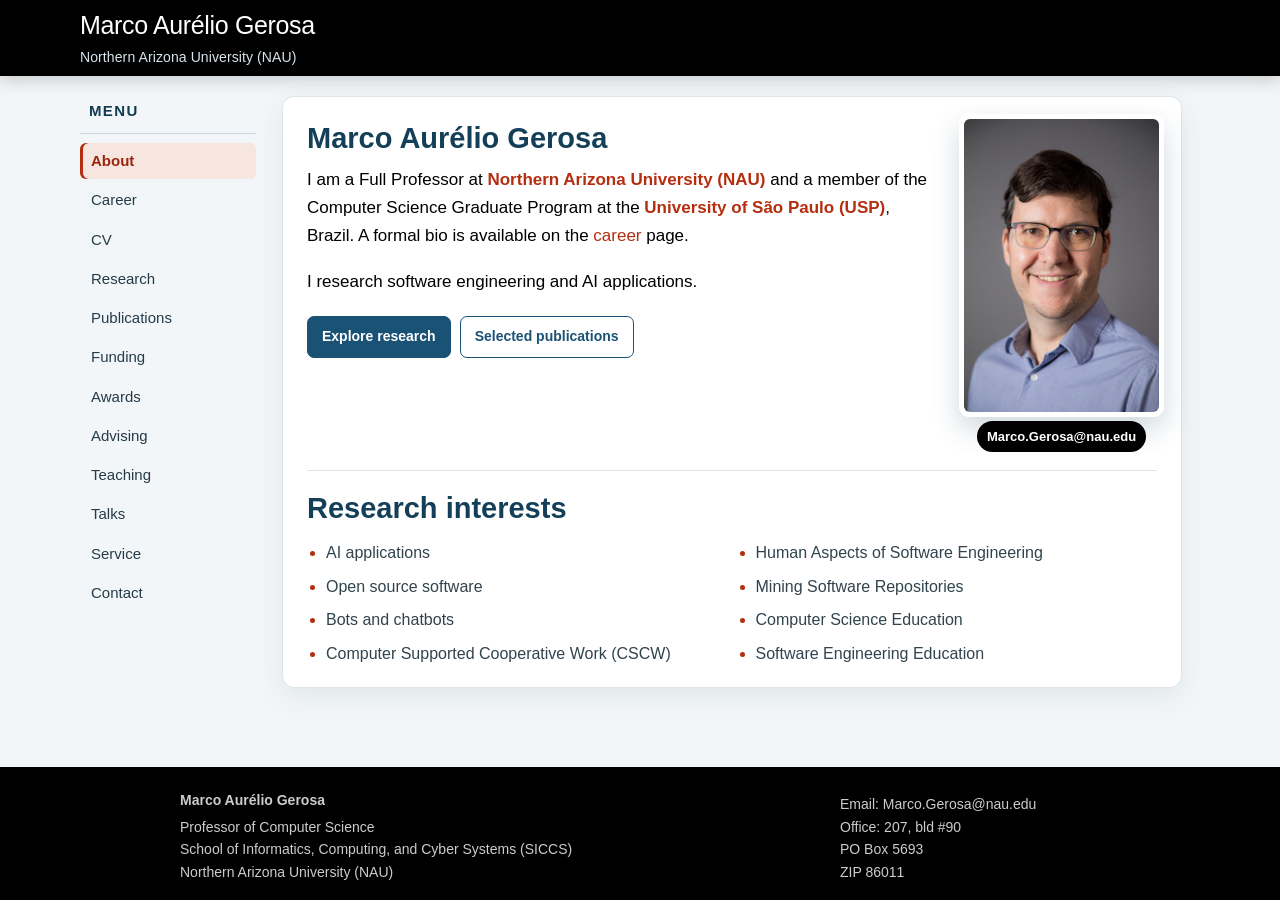
==== index.html @ 06ab3a40 "Publish personal academic website" ====
<!DOCTYPE html>
<html>
<head>
	<meta charset="utf-8" />
	<meta http-equiv="Content-Type" content="text/html; charset=utf-8" />
	<meta name="viewport" content="width=device-width, initial-scale=1" />
	<title>Marco Aurélio Gerosa | Software Engineering and AI</title>
	<link href="style.css?v=20260813c" rel="stylesheet" type="text/css" />
	<script src="scripts/syze.min.js"></script>
	<script>
		syze.sizes(480, 600, 768, 1024);
	</script>
	<!-- Google Analytics -->
	<script>
	  (function(i,s,o,g,r,a,m){i['GoogleAnalyticsObject']=r;i[r]=i[r]||function(){
	  (i[r].q=i[r].q||[]).push(arguments)},i[r].l=1*new Date();a=s.createElement(o),
	  m=s.getElementsByTagName(o)[0];a.async=1;a.src=g;m.parentNode.insertBefore(a,m)
	  })(window,document,'script','//www.google-analytics.com/analytics.js','ga');

	  ga('create', 'UA-25729204-1', 'usp.br');
	  ga('send', 'pageview');
	</script>
</head>

<body>
	<div id="wrapper">	
		<div class="full-width-header">
			<div class="centralizer-wrap">
				<div id="topbar">
					<div id="sitename">
						<div id="top-esq"> 
							<a href="index.html">Marco Aurélio Gerosa
							<br/>
							<span class="subtitle">Northern Arizona University (NAU)</span></a>
						</div>
						<!--<div id="top-dir">
							<a href="http://www.usp.br/" target="_new"><img src="images/usp-preto.jpg"></a>
						</div>-->
					</div>
				</div>
			</div>
		</div>

		<div class="centralizer-wrap">
			<div id="sidebar">
				<ul id="menu">
					<li>
						<h2>Menu</h2>
					</li>
					<li>
						<ul>
						<li class="selected"><a href="index.html">About</a></li>
						<li><a href="career.html">Career</a></li>
						<li><a href="cv.html">CV</a></li>
						<li><a href="research.html">Research</a></li>
						<li><a href="publications.html">Publications</a></li>
						<li><a href="funding.html">Funding</a></li>
						<li><a href="awards.html">Awards</a></li>
						<li><a href="advising.html">Advising</a></li>
						<li><a href="teaching.html">Teaching</a></li>
						<li><a href="talks.html">Talks</a></li>
						<!-- <li><a href="software.html">Software</a></li> -->
						<li><a href="service.html">Service</a></li>
						<!-- <li><a href="miscellaneous.html">Miscellaneous</a></li> -->
						<li><a href="contact.html">Contact</a></li>
						</ul>
					</li>
				</ul>
				<br/>
				<!--<div id="sidehighlight"> 
					<a href="http://www.wikicfp.com/cfp/servlet/event.showcfp?eventid=35917" target="_new"><img src="images/JISA.jpg" style="width: 107px; height: 142px"/><br/>
					CFP: Special Issue on "Software Engineering from a Social Network Perspective". Deadline <div id="sidehighlight2">Oct 15.</div></a>
				</div>-->
				<div id="news"> <!-- Replace all in every page -->
					<!--<h2>News</h2>
					<br>
					<p><b>Dez/2015</b> - Paper accepted for <a href="http://2016.icse.cs.txstate.edu/">ICSE</a> and <a href="http://saner.inf.usi.ch/"> SANER</a> 2016!
					<br><br>
					<p><b>Dez/2015</b> - I have been invited to the PC of ACM CSCW 2017
				--></div>

			</div>

			<div id="content">
				<div class="home-page">
					<div id="minhafoto">
						<center>
						<img src="images/Marco_Gerosa.jpg" />
						<a href="mailto:Marco.Gerosa@nau.edu" class="photo-email">Marco.Gerosa@nau.edu</a>

						<!-- <div id="researchinterestes">
						<b>Some research interests:</b><br/> 
						<li> Empirical Software Engineering</li>
						<li> Software Engineering Education</li>
						<li> Mining Software Repositories</li>
						<li> AI-Assited Software Engineering</li>
						<li> OSS communities</li>
						<li> Software Evolution</li>
						<li> Bots/chatbots</li>
						<li> CSCW</li>
						</div> -->

						<!--<div id="box">
							<a href="http://lapessc.ime.usp.br/" class="box-url" target="_new">
							<div id="box-image">
								<img src="images/lapessc.gif" /><br/>
							</div>
							<div id="box-label">
								Head of LAPESSC group
							</div>
							</a>
						</div>

						<div id="temp-box">
						<a href="http://lapessc.ime.usp.br/" target="_new"><img src="images/lapessc.gif" /><br/>
						Head of LAPESSC group</a>
						</div>

						<div id="temp-box">
						<a href="http://nap.usp.br/naweb/" target="_new"><img src="images/naweb.gif" /><br/>
						Coordinator of NAWEB
						</a>
						</div>
							</center>-->
							</center>
							
					</div>
					<section class="home-intro">
					<h2>Marco Aurélio Gerosa</h2>
					<!--<p>
						<b>I am currently a visiting professor at the <a href=" http://www.ics.uci.edu/" target="_new">University of California, Irvine</a>, working in the <a href="http://cradl.ics.uci.edu/">CRADL Lab</a> (until July 2014).</b>
					</p>-->
					<p>
						I am a Full Professor at <strong><a href="https://nau.edu" target="_new">Northern Arizona University (NAU)</a></strong> and a member of the Computer Science Graduate Program at the <strong><a href="https://www.ime.usp.br/en" target="_new">University of São Paulo (USP)</a></strong>, Brazil. A formal bio is available on the <a href="career.html">career</a> page.
					</p>
					<p>
						I research software engineering and AI applications. 
						<!-- Currently, I am conducting research on the use of AI, open source software, and computer science education.  -->
					</p>
					<div class="home-actions"><a class="page-button" href="research.html">Explore research</a><a class="page-button secondary" href="publications.html">Selected publications</a></div>

					<section class="home-research" aria-labelledby="research-interests-heading">
						<div class="home-research-heading">
							<h2 id="research-interests-heading">Research interests</h2>
						</div>
						<ul class="home-research-topics">
							<li>AI applications</li>
							<li>Human Aspects of Software Engineering</li>
							<li>Open source software</li>
							<li>Mining Software Repositories</li>
							<li>Bots and chatbots</li>
							<li>Computer Science Education</li>
							<li>Computer Supported Cooperative Work (CSCW)</li>
							<li>Software Engineering Education</li>
						</ul>
					</section>
					</section>

					<!-- <p>
						I have been serving on the program committee of important conferences, including ICSE, FSE, MSR, and CSCW. 
						I am one of the general organizers of <a href="https://conf.researchr.org/home/icsme-2024/" target="_new" title="International Conference of Software Maintenance and Evolution">ICSME 2024</a> 
						and has been PC Chair/Co-Chair of several events, such as BotSE, IWESEP, SBES, ICGSE, etc. -->


					<!-- <div id="servicehighlights">

						<br><b>Latest news/awards:</b><br>
						<ul id="lista">
							<li>ACM SIGSOFT Distinguished Paper Award at the International Conference on Software Engineering (ICSE 2023)</li>
							<li>Best paper award at the International Conference on Software Engineering (ICSE 2022), Software Engineering in Society (SEIS) track</li>
							<li>Promotion to Full Professor at NAU (2022)</li>
							<li>Distinguished Mentorship Award, College of Engineering, Informatics, and Applied Sciences, Northern Arizona University (2021)</li>
							<li>IEEE Computer Society TCSE Distinguished Paper Award at the 36th IEEE International Conference on Software Maintenance and Evolution (2020)</li>
							<li>Distinguished Service Award at the 36th IEEE International Conference on Software Maintenance and Evolution for the distinguished service as Doctoral Symposium Co-Chair (2020)</li>
						</ul>
					</div> -->

					<!--
					<a href="http://www.ime.usp.br/en/dcc/faculty/" target="_new">
					<div id="box2" title="University of São Paulo">
						<div id="box2-img"><img src="images/usp.png"/></div>
						<div id="box2-text">Associate Professor</div>
					</div></a>

					<a href="http://www.ics.uci.edu/" target="_new">
					<div id="box2" title="University of California, Irvine (UCI)">
						<div id="box2-img"><img src="images/uc2.png"/></div>
						<div id="box2-text">Visiting Professor</div>
					</div></a>
					
					<a href="http://lapessc.ime.usp.br/" target="_new">
					<div id="box2" title="LAPESSC Research Group">
						<div id="box2-img"><img src="images/lapessc.gif" /></div>
						<div id="box2-text">Coordinator</div>
					</div></a>

					<a href="http://nap.usp.br/naweb/" target="_new">
					<div id="box2" title="NAWEB Research Group">
						<div id="box2-img"><img src="images/naweb.gif"/></div>
						<div id="box2-text">Coordinator</div>
					</div></a>

					<a href="http://buscatextual.cnpq.br/buscatextual/visualizacv.do?id=K4777733T2" target="_new">
					<div id="box2" title="Brazilian National Council for Scientific and Technological Development">
						<div id="box2-img"><img src="images/cnpq.png" /></div>
						<div id="box2-text">Productivity grant (L2)</div>
					</div></a>
					-->

					<div id="servicehighlights">
						<!------- Mover a parte de highlights da career para ca ----->
						<!--<br><b>Highlights:</b><br>
						<ul id="lista">
							<li>PC Member of importante conferences, such as <i>
								<a href="http://conf.researchr.org/home/fse-2018" target="_new">FSE</a>, 
								<a href="http://cscw.acm.org/2016/index.php" target="_new">CSCW</a>, 
								<a href="http://saner.inf.usi.ch/" target="_new">SANER</a>,
								<a href="http://2016.msrconf.org/" target="_new">MSR</a>,
								<a href="https://dibt.unimol.it/ICPC15/Home.html" title="IEEE International Conference on Program Comprehension" target="_new">ICPC</a>, and
								<a href="http://criwg2015.aua.am/" title="International Conference on Collaboration and Technology" target="_new">CRIWG</a>.
								</i>
							<li>PC Chair/Co-Chair of 
								<a href="http://www.icgse.org/" target="_new" title="International Conference on Global Software Engineering">ICGSE 2016</a>,
								<a href="http://cbsoft.org/cbsoft2016/sbcars2016" target="_new" title="Brazilian Symposium on Software Components, Architectures and Reuse">SBCARS 2016</a>,
								<a href="http://www.criwg.org/" title="International Conference on Collaboration and Technology" target="_new">CRIWG 2013</a>,
								<a href="https://www.ufmg.br/swib/?p=123" title="Brazilian Symposium on Collaborative Systems" target="_new">SBSC (2007 &amp; 2010)</a>
							<li>Guest Editor of 
								<a href="http://www.jisajournal.com/series/SESNP/" title="Journal of Internet Services and Applications" target="_new">JISA (2015)</a>, 
								<a href="http://www.computer.org/portal/web/computingnow/archive/october2011" title="IEEE Computing Now" target="_new">IEEE Computing Now (2011)</a>
							<li>Productivity Fellow from <i>the Brazilian Council for Scientific and Technological Development</i> (2010-2018)
						</ul>

						<a href="http://www.criwg.org/" target="_new">
						<div id="box3" title="CRIWG - International Conference on Collaboration and Technology">
							<div id="box3-img"><img src="images/criwg.gif"/></div>
							<div id="box3-text">Steering commitee</div>
						</div></a>

						<a href="http://www.jisajournal.com/sites/10359/pdf/A06076_DS_SO_CFP_JISA_SoftwareEngSocialNetwork_web_Final.pdf" target="_new">
						<div id="box3" title="JISA - Journal of Internet Services and Applications">
							<div id="box3-img"><img src="images/jisa2.gif"/></div>
							<div id="box3-text">JISA Special Editor</div>
						</div></a>

						<a href="http://sws2012.ime.usp.br/sbsc/presentation.php" target="_new">
						<div id="box3" title="SBSC - Brazilian Symposium of Collaborative Systems">
							<div id="box3-img"><img src="images/sbsc.gif"/></div>
							<div id="box3-text">General chair</div>
						</div></a>

						<a href="https://www.ufmg.br/swib/?p=123" target="_new">
						<div id="box3" title="SBSC - Brazilian Symposium of Collaborative Systems">
							<div id="box3-img"><img src="images/sbsc2010.gif"/></div>
							<div id="box3-text">PC chair</div>
						</div></a>

						<a href="http://ansymo.ua.ac.be/csmr-wcre/" target="_new">
						<div id="box3" title="CSMR - European Conference on Software Maintenance and Reengineering">
							<div id="box3-img">IEEE CSMR</div>
							<div id="box3-text">PC member</div>
						</div></a>

						<a href="http://cibse2014.ceisufro.cl/cfp-eselaw-en/" target="_new">
						<div id="box3" title="ESELAW - Workshop on Experimental Software Engineering">
							<div id="box3-img"><img src="images/eselaw.gif"/></div>
							<div id="box3-text">PC member</div>
						</div></a>

						<a href="http://www.chaseresearch.org/workshops/chase2014/" target="_new">
						<div id="box3" title="CHASE - International Workshop on Cooperative and Human Aspects of Software Engineering">
							<div id="box3-img"><img src="images/chase.gif"/></div>
							<div id="box3-text">PC member</div>
						</div></a>

						<a href="http://www.ic.ufal.br/evento/cbsoft2014/en/sbes.html" target="_new">
						<div id="box3" title="SBES - Brazilian Symposium on Software Engineering">
							<div id="box3-img"><img src="images/cbsoft.png"/></div>
							<div id="box3-text">PC member</div>
						</div></a>

						<a href="http://www.arquigrafia.org.br/" target="_new">
						<div id="box3" title="Architecture images social network">
							<div id="box3-img"><img src="images/arquigrafia.gif"/></div>
							<div id="box3-text">Arquigrafia project</div>
						</div></a>

						<a href="http://www.groupwareworkbench.org.br/" target="_new">
						<div id="box3" title="OSS project">
							<div id="box3-img"><img src="images/gw.gif"/></div>
							<div id="box3-text">Groupware workbench </div>
						</div></a> -->
				</div>
				</div>




			</div>
			<div class="clear"></div>
		</div>

		<div id="push"></div> <!-- needed for footer -->
	</div> <!-- close main wrapper -->

	<div id="footer">
		<div class="centralizer-wrap">
			<div id="clustrmaps-widget"></div>
			<div class="footerbox address">
				<b>Marco Aurélio Gerosa</b>
				<ul>
					<li>Professor of Computer Science</li>
					<li>School of Informatics, Computing, and Cyber Systems (SICCS)</li>
					<li>Northern Arizona University (NAU)</li>
				</ul>
			</div>
			<div class="footerbox contact">
				<ul>
					<li>Email: Marco.Gerosa@nau.edu</li>
					<!-- <li>Voice: +1 928-523-8860</li> -->
					<li>Office: 207, bld #90</li>
					<li>PO Box 5693 <br>ZIP 86011</li>
				</ul>
			</div>
			<div class="footerbox social-icons">
				<a href="mailto:Marco.Gerosa@nau.edu" target="_new"><img src="images/email.gif" alt="E-mail" title="E-mail"/></a>
				<!--<a href="https://plus.google.com/+MarcoGerosaBR" target="_new"><img src="images/googleplus.gif" alt="Google Plus" title="Google Plus"/></a>-->
				<a href="https://x.com/gerosa_marco" target="_new" aria-label="X"><span class="x-icon" aria-hidden="true">X</span></a>
				<a href="https://www.linkedin.com/in/marco-aur%C3%A9lio-gerosa-3224621a" target="_new"><img src="images/linkedin.gif" alt="LinkedIn" title="LinkedIn" /></a>
				<br/>
				<!--<a href="mailto:Marco.Gerosa@nau.edu" target="_new"><span class="symbol">circleemail</span></a>
				<a href="https://plus.google.com/+MarcoGerosaBR" target="_new"><span class="symbol">circlegoogleplus</span></a>
				<a href="http://br.linkedin.com/pub/marco-aurélio-gerosa/1a/462/322" target="_new"><span class="symbol">circlelinkedin</span></a>
				<br/>-->
				<a href="https://dblp.org/pid/68/5072.html" target="_new"><img src="images/dblp.gif" alt="DBLP" title="DBLP" /></a>
				<a href="https://scholar.google.com/citations?user=kjtuhEQAAAAJ" target="_new"><img src="images/googlescholar.gif" alt="Google Scholar" title="Google Scholar" /></a>
				<a href="https://dl.acm.org/profile/81100523035" target="_new"><img src="images/ACM.gif" alt="ACM Digital Library" title="ACM Digital Library" /></a>
			</div>
 			<!--<div class="footerbox somenumbers">
				<b>Some numbers:</b> <small>(07/2017)</small><br/>
				<a href="https://scholar.google.com/citations?user=kjtuhEQAAAAJ" target="_new">H-index: 60 (Google Scholar)</a><br/>
				<a href="publications.html">Published works: 335</a><br/>
				<a href="advising.html">Ph.D. graduates: 13</a><br/>
				<a href="career.html#somenumbers">More...</a><br/>
			</div>-->
				<!--<script type="text/javascript">var _clustrmaps = {'url' : 'http://www.ime.usp.br/~gerosa', 'user' : 1132202, 'server' : '2', 'id' : 'clustrmaps-widget', 'version' : 1, 'date' : '2014-02-13', 'lang' : 'en', 'corners' : 'square' };(function (){ var s = document.createElement('script'); s.type = 'text/javascript'; s.async = true; s.src = 'http://www2.clustrmaps.com/counter/map.js'; var x = document.getElementsByTagName('script')[0]; x.parentNode.insertBefore(s, x);})();</script><noscript><a href="http://www2.clustrmaps.com/user/5de1146aa"><img src="http://www2.clustrmaps.com/stats/maps-no_clusters/www.ime.usp.br-~gerosa-thumb.jpg" alt="Locations of visitors to this page" /></a></noscript>-->
			<div class="clear"></div>
		</div>
	</div>

</body>
</html>
---- style.css ----
@charset "utf-8";
* {	
	margin: 0px; 
	padding: 0px;
	box-sizing: border-box;
	-moz-box-sizing: border-box;
}

/*** Social icon font ****/
@font-face {
    font-family: 'Mono Social Icons Font';
    src: url('fonts/MonoSocialIconsFont-1.10.eot');
    src: url('fonts/MonoSocialIconsFont-1.10.eot?#iefix') format('embedded-opentype'),
         url('fonts/MonoSocialIconsFont-1.10.woff') format('woff'),
         url('fonts/MonoSocialIconsFont-1.10.ttf') format('truetype'),
         url('fonts/MonoSocialIconsFont-1.10.svg#MonoSocialIconsFont') format('svg');
    src: url('fonts/MonoSocialIconsFont-1.10.ttf') format('truetype');
    font-weight: normal;
    font-style: normal;
}

.symbol {
    font-family: 'Mono Social Icons Font';
    -webkit-text-rendering: optimizeLegibility;
    -moz-text-rendering: optimizeLegibility;
    -ms-text-rendering: optimizeLegibility;
    -o-text-rendering: optimizeLegibility;
    text-rendering: optimizeLegibility;
    -webkit-font-smoothing: antialiased;
    -moz-font-smoothing: antialiased;
    -ms-font-smoothing: antialiased;
    -o-font-smoothing: antialiased;
    font-smoothing: antialiased;
}

.social-icons a {
	text-decoration: none;
	color: #ccc;
	line-height: 35px;
	margin-right: 2px;
}

.x-icon {
	display: inline-flex;
	align-items: center;
	justify-content: center;
	width: 27px;
	height: 27px;
	border-radius: 50%;
	background: #666;
	color: #fff;
	font: bold 18px/1 Arial, Helvetica, sans-serif;
	vertical-align: top;
}

a .symbol {
	color: #ccc;
	font-size: 32px;
}

/*******************************************/

/*** Keeps the footer at bottom of page! */
html, body {
	height: 100%;
}
#wrapper {
	min-height: 100%;
	height: auto !important;
	height: 100%;
	margin: 0 auto -130px; /* the bottom margin is the negative value of the footer's height */
	overflow: hidden;
}
#push {
	height: 130px; /* .push must be the same height as .footer */
}
/***************************************/

.clear {
	clear:both;
}
.clearleft {
	display:block; 
	clear:left;
}
.clearright{
	display:block;
	clear:right;
}
.hide {
	display:none;
}

a {
	color:#B32C0E;
	text-decoration: none;
}
a:hover {
	color:#000000;
	text-decoration: underline;
}


h1, h2, h3, h4, h5 {
	color:#B32C0E;
	font-weight:bold;
	font-family: Arial, Helvetica, sans-serif;
}

.centralizer-wrap{
	padding: 0 10px;
	width: 1024px;
	margin:0px auto 15px auto;
	font-family:Verdana, Arial, Helvetica, sans-serif;
	color:#000000; /* texto principal */
}

#lista {
	padding: 0 15px;
}

#lista li {
	padding: 3px;
}

#lista2 {
	padding-left: 15px;
	padding-right: 15px;
	padding-bottom: 0px;
	padding-top: 0px;
	margin-top: -10px;
}

#lista2 li {
	padding: 4px;
	line-height: 20px;
}

#lista3 {
	padding: 0 15px;
}

#lista3 li {
	padding: 6px;
}


/*Top bar*/
.full-width-header {
	background: black;
}
#topbar{
	height:80px;
	margin-bottom: 20px;
}

#sitename {
	height: 78px;
}

#sitename .subtitle {
	font-size: 18px;
}

#top-esq a {
	text-decoration :none;
	font-size:24px;
	color:#FFFFFF;
	display: inline-block;
    margin-top: 13px;
	float: left;
}

#top-dir {
	float: right;
	margin-top: 15px;
}

/*Content*/
#content {
	width: 82%;
	float: left;
	padding:5px;
	margin-left: 20px;
}

#content p {
	line-height:22px;
	margin:10px 0px 22px 0px;
}

#publication {
	font-size:13px;
	line-height:17px;
	margin:4px 0px 2px 0px;
}

#publication a {
	color: #000000;
	font-style: italic;
}


#content blockquote {
	background:#efefef;
	display:block; 
	margin:5px;
	font:Georgia, "Times New Roman", Times, serif; 
	font-style:italic;
}

#content h1 {
	font-size:24px;
	color: #F2F7F3;
}

#content h2 {
	font-size:18px;
	padding-bottom: 3px;
	border-bottom: 1px solid #B52E10;
}
#content h3 {
	font-size:16px;
	padding-top: 10px;
}
#content h4 {
	font-size:14px;}
#content h5 {
	font-size:12px;}

#content #content ol {
	margin:10px 10px 10px 25px;}
#content #content ol li {
	padding:5px 5px 5px 20px;}
#content #content ul li {
	display:block; 
	padding:0px; 
	border-bottom: dashed 1px #D6E4A7;}

/* Minha foto*/
#minhafoto {
	float: right; 
	padding-top:0px;
	padding-bottom:10px;
	padding-right:0px;
	padding-left:25px;
	background: white;
	width:188px;
	max-width:188px;
}

#box-old {
	border:2px solid #a1a1a1;
	padding:10px 20px; 
	background:#E6E6E6;
	/*width:300px;*/
	border-radius:25px;
}

#temp-box {
	display: inline-block;
	font-size: 13px;
	line-height: 26px;
	font: normal normal normal 12px/18px 'Helvetica Neue',Arial,sans-serif;
	color: #333;
	cursor: pointer;
	padding-bottom: 30px;
}

#temp-box a {
	color: black;
}

#box {
	max-width: 100%;
	display: inline-block;
	vertical-align: top;
	zoom: 1;
	/*white-space: nowrap;*/
	text-align: left;
	visibility: visible;
	font-size: 13px;
	line-height: 26px;
	font: normal normal normal 11px/18px 'Helvetica Neue',Arial,sans-serif;
	color: #333;
}

.box-url {
	height: 28px;
	border-radius: 4px;
	box-sizing: border-box;
	max-width: 100%;
	position: relative;
	background-color: #eee;
	background-image: linear-gradient(#fff,#dedede);
	border: #ccc solid 1px;
	color: #333;
	font-weight: bold;
	text-shadow: 0 1px 0 rgba(255,255,255,.5);
	cursor: pointer;
	overflow: hidden;
	display: inline-block;
	vertical-align: top;
	zoom: 1;
	outline: none;
	text-decoration: none;
}


#box-image {
	background-position: -24px 0;
	/*width: 21px;*/
	height: 16px;
	left: 4px;
	margin-top: -6px;
	position: absolute;
	top: 50%;
	/*background: transparent url(/widgets/images/btn.27237bab4db188ca749164efd38861b0.png) 0 0 no-repeat;
	background-image: url([data-uri]…+iQ5eYRUuv0EJCOZhAtVrtaldXl2dkZGTbC5tIuMa+L2z+BexZXK+OBaruAAAAAElFTkSuQmCC);
	*/
	font-style: italic;
}

#box-label {
	padding: 0 7px 0 29px;
	white-space: nowrap;
	display: inline-block;
	vertical-align: top;
}



/*Sidebar*/
#sidebar {
	margin: 0;
	width: 15%;
	float: left;
}

#sidebar img {
	width: 100%;
	height: auto;
}

#sidehighlight {
	color: #555555; 
	font-size: 12px;
}

#sidehighlight img {
	display: block; margin-left: auto; margin-right: auto; /* Centralizar */
}

#sidehighlight a {
	color: #555555; 
}

#sidehighlight2 {
	color: black;
	font-weight:bold;
	white-space:nowrap;
}



/*Sidemenu*/
#menu {
	list-style:none;
}
#menu li ul {list-style:none;}
#menu li ul li {
	display:block; 
	height:25px; 
	border-bottom:solid 1px #efefef;
}

#menu li ul a, #menu li ul a:visited, #menu li ul a:active {
	display:block; 
	height:20px; 
	padding:5px 5px 0px 5px; 
	text-decoration:none; 
	color:#000000;}

#menu li.selected a, #menu li.selected a:visited {
	color:#B32C0E;
	font-weight:bold;
}

#menu li ul a:hover {
	background:#F8F9F2;
	color:#B32C0E;
	font-weight:bold;
}

#menu h2 {
	display:block;
	border-bottom:solid 1px #D2E6CA;
	padding:5px;
	margin:10px 0px 0px 0px;
	font-family: Arial, Helvetica, sans-serif;
	font-size:18px;
	color:#B32C0E;
	font-weight:bold;
}

/*footer*/
#footer {
	box-sizing: border-box;
	-moz-box-sizing: border-box;
	height: 130px;
	padding:10px;
	color:#FFFFFF;
	text-align: center;
	background: #333333;
	font-family: Verdana, Arial, Helvetica, sans-serif;
	font-size: 10px;
}

.footerbox {
	float:left; 
	color:#CCCCCC; 
	text-align:left; 
	width: 25%; /*21%*/
	font-size: 12px;
}

/*.footerbox.social-icons {
	width: 18%;
	margin-right: 3%;
}*/

.footerbox a {
	color:#CCCCCC; 
	text-decoration:none;
}

.footerbox a:hover {
	color:#B32C0E;
	text-decoration:none;
}


#clustrmaps-widget {
	float: right;
}

.footerbox ul {
	margin: 0;
	padding: 0;
	list-style: none;
}


.lt1024.gt600 .footerbox {
	width: 20%; /*18%*/
}
.lt1024.gt600 .footerbox.contact {
	width: 20%;
}
.lt1024.gt600 .footerbox.social-icons {
	width: 20%;
}
.lt1024.gt600 .footerbox.somenumbers {
	width: 20%;
}
.lt1024 .centralizer-wrap{
	width: 100%;
}
.lt768 #wrapper {
	margin: 0 auto -200px;
}
.lt768 #push {
	height: 200px;
}
.lt768 #footer {
	height: 200px;	
}
.lt768 .footerbox {
	width: 100%;
	display: block;
	float: none;
	clear: both;
}
.lt768 .address ul li {
	float: left;
	list-style: square inside;
	margin-right: 5px;
}
.lt768 .address ul li:first-of-type {
	list-style: none;
}
.lt768 .footerbox.social-icons {
	padding-top: 10px;
}
.lt768 .footerbox.social-icons br {
	display: none;
}
.lt768 #clustrmaps-widget {
	display: none;
}

.lt768 #wrapper {
	margin: 0 auto -250px;
}
.lt768 #push {
	height: 250px;
}
.lt768 #footer {
	height: 250px;	
}
.is480 .footerbox.social-icons br {
	display: block;
}

/*-----------------------*/

#box2 { 
	width: 100px; height: 80px; 
	box-shadow: 5px 5px 5px #666;
	-moz-box-shadow: 5px 5px 5px #666;
	-webkit-box-shadow: 5px 5px 5px #666;
	margin: 15px 0;
	background: #eee;

	cursor: pointer;
	padding-bottom: 30px;
	margin-right: 1em;

	display: inline-block;
	vertical-align: top;

}

#box2:hover, #box2:active {
	background: #ccc;
}

#box2-text {
	text-align: center;
	color: black;
	font-size: 13px;
	font-family: Verdana, Arial, Helvetica, sans-serif;

	display:table-cell;
	vertical-align:middle;
	height: 30px;
	width: 100px;
	margin-left:auto;
	margin-right:auto;
}

#box2-img {
	display:inline-block;
	vertical-align:middle;
	height: 45px;
	width: 100px;
}

#box2-img img {
	max-height: 45px;
	max-width: 90px;
    margin-left: auto;
    margin-right: auto;
	display: block;
	margin-top: 5px;
	margin-bottom: 2px;
}

/*-----*/

#box3 { 
	max-width: 80px; 
	max-height: 60px; 
	margin-top: 15px;
	margin-left: 0;
	margin-left: 0;
	margin-right: 0;
	margin-bottom: 10px;

	cursor: pointer;
	padding-bottom: 20px;
	margin-right: 0.5em;

	display: inline-block;
	vertical-align: top;
	text-align: center;	
}

#box3:hover, #box3:active {
	background: #ccc;
}

#box3-text {
	color: black;
	font-size: 11px;
	font-family: Verdana, Arial, Helvetica, sans-serif;
	width: auto;

	display:table-cell;
	vertical-align:middle;
	height: 25px;
	text-align: center;
	margin-left:auto;
	margin-right:auto;
}

#box3-img {
	display:block;
	vertical-align:middle;
	min-height: 32px;
	width: 100%;

	font-family: Arial Black, Verdana, Helvetica, sans-serif;
	color:black;
	font-size: 13px;
	margin: 0 auto;
	text-align: center;
	margin-left:auto;
	margin-right:auto;
}

#box3-img img {
	max-height: 30px;
	max-width: 70px;
	margin-top: 5px;
	margin-bottom: 2px;
	filter: url("data:image/svg+xml;utf8,<svg xmlns=\'http://www.w3.org/2000/svg\'><filter id=\'grayscale\'><feColorMatrix type=\'matrix\' values=\'0.3333 0.3333 0.3333 0 0 0.3333 0.3333 0.3333 0 0 0.3333 0.3333 0.3333 0 0 0 0 0 1 0\'/></filter></svg>#grayscale"); /* Firefox 10+, Firefox on Android */
    filter: gray; /* IE6-9 */
    -webkit-filter: grayscale(100%); 
}

/*-----------------------*/

#researchinterestes {
	text-align: left;
	font-size: 12px;
	border:2px solid;
	border-radius:25px;
	border-color:gray;
	padding: 7px;
	width: 188px;
}

#researchinterestes li {
	padding: 4px;
	line-height: 14px;
	margin-left: 5px;

}

/* Home page research interests */
.home-updated {
	margin-top: 6px;
	color: #748189;
	font-size: 10px;
	letter-spacing: 0.03em;
}

.home-research {
	overflow: hidden;
	margin: 22px 0 28px;
	padding: 18px 19px 19px;
	border: 1px solid #dce6eb;
	border-left: 5px solid #B52E10;
	border-radius: 9px;
	background: #f6f9fa;
	box-shadow: 0 3px 12px rgba(18, 54, 74, 0.06);
}

.home-research-heading {
	margin-bottom: 13px;
}

.home-research-kicker {
	display: block;
	margin-bottom: 3px;
	color: #B52E10;
	font-size: 10px;
	font-weight: bold;
	letter-spacing: 0.1em;
	text-transform: uppercase;
}

#content .home-research h2 {
	margin: 0;
	padding: 0;
	border: 0;
	color: #1a5276;
	font-size: 19px;
	line-height: 1.25;
}

.home-research-topics {
	display: grid;
	grid-template-columns: repeat(2, minmax(0, 1fr));
	gap: 5px 28px;
	margin: 0;
	padding-left: 19px;
	list-style: disc;
}

.home-research-topics li {
	display: list-item;
	min-height: 0;
	padding: 2px 0;
	border: 0;
	border-radius: 0;
	background: transparent;
	color: #31434d;
	font-size: 13px;
	font-weight: normal;
	line-height: 1.5;
}

.home-research-topics li::before {
	display: none;
	content: none;
}

.home-research-topics li::marker {
	color: #B52E10;
}

@media (max-width: 700px) {
	.home-research {
		clear: both;
	}
}

@media (max-width: 480px) {
	.home-research {
		padding: 16px;
	}

	.home-research-topics li {
		width: 100%;
		border-radius: 0;
	}
}

/*-----------------------*/

#news {
	text-align: left;
	font-size: 12px;
	padding: 7px;
}

#news li {
	padding: 4px;
	line-height: 14px;
	margin-left: 5px;
}

/*-----------------------*/

#servicehighlights {
	font-size: 14px;
}

/*-----------------------*/

/* Awards page */
.awards-page {
	padding-bottom: 24px;
}

.awards-hero {
	margin: 0 0 30px;
	padding: 23px;
	border: 1px solid #dce6eb;
	border-left: 5px solid #B52E10;
	border-radius: 10px;
	background: #f6f9fa;
}

.awards-kicker {
	margin-bottom: 5px;
	color: #B52E10;
	font-size: 10px;
	font-weight: bold;
	letter-spacing: 0.09em;
	text-transform: uppercase;
}

#content .awards-hero h2 {
	margin: 0;
	padding: 0;
	border: 0;
	color: #1a5276;
	font-size: 28px;
}

#content .awards-hero > p {
	max-width: 660px;
	margin: 8px 0 6px;
	color: #35434b;
	font-size: 14px;
	line-height: 1.6;
}

.awards-updated {
	color: #6b747a;
	font-size: 11px;
}

.awards-section {
	margin: 0 0 32px;
}

#content .awards-section > h2 {
	display: flex;
	align-items: center;
	gap: 12px;
	margin: 0 0 13px;
	padding: 0;
	border: 0;
	font-size: 19px;
}

#content .awards-section > h2::after {
	content: "";
	flex: 1;
	height: 1px;
	background: #d8e1e6;
}

.award-list {
	overflow: hidden;
	border: 1px solid #dfe7eb;
	border-radius: 9px;
	background: #fff;
	box-shadow: 0 2px 8px rgba(18, 54, 74, 0.05);
}

.award-entry {
	display: grid;
	grid-template-columns: 58px minmax(0, 1fr);
	gap: 15px;
	padding: 13px 15px;
	border-top: 1px solid #e8edef;
}

.award-entry:first-child {
	border-top: 0;
}

.award-entry time {
	align-self: start;
	padding: 5px 7px;
	border-radius: 13px;
	background: #e8f0f4;
	color: #1a5276;
	font-size: 10px;
	font-weight: bold;
	text-align: center;
}

.award-kind {
	display: inline-block;
	margin-bottom: 3px;
	color: #B52E10;
	font-size: 9px;
	font-weight: bold;
	letter-spacing: 0.06em;
	text-transform: uppercase;
}

.award-kind-nomination {
	color: #6f7880;
}

#content .award-entry h3 {
	margin: 0;
	padding: 0;
	color: #1a5276;
	font-size: 14px;
	line-height: 1.35;
}

#content .award-entry p {
	margin: 3px 0 0;
	color: #4d5b63;
	font-size: 11px;
	line-height: 1.5;
}

.award-honor-grid {
	display: grid;
	grid-template-columns: repeat(2, minmax(0, 1fr));
	gap: 11px;
}

.award-honor-card {
	padding: 15px 16px;
	border: 1px solid #dfe7eb;
	border-top: 4px solid #1a5276;
	border-radius: 8px;
	background: #fff;
	box-shadow: 0 2px 8px rgba(18, 54, 74, 0.05);
}

.award-honor-card > span {
	color: #B52E10;
	font-size: 10px;
	font-weight: bold;
}

#content .award-honor-card h3 {
	margin: 5px 0 4px;
	padding: 0;
	color: #1a5276;
	font-size: 14px;
}

#content .award-honor-card p {
	margin: 0;
	color: #536168;
	font-size: 11px;
	line-height: 1.5;
}

.awards-archive {
	margin-top: 4px;
	border: 1px solid #dfe7eb;
	border-radius: 8px;
	background: #f7f9fa;
}

.awards-archive summary {
	padding: 12px 15px;
	color: #1a5276;
	font-size: 12px;
	font-weight: bold;
	cursor: pointer;
}

.awards-archive ul {
	margin: 0;
	padding: 0 22px 14px 36px;
}

.awards-archive li {
	padding: 4px 0;
	color: #48565e;
	font-size: 11px;
	line-height: 1.45;
}

@media (max-width: 600px) {
	.awards-hero {
		padding: 18px;
	}

	.award-honor-grid {
		grid-template-columns: 1fr;
	}

	.award-entry {
		grid-template-columns: 50px minmax(0, 1fr);
		gap: 10px;
		padding: 12px;
	}
}

/* Career timeline */
.career-overview {
	margin: 24px 0 34px;
}

.career-section {
	margin-bottom: 30px;
}

#content .career-section h2 {
	display: flex;
	align-items: center;
	gap: 12px;
	margin: 0 0 15px;
	padding: 0;
	border: 0;
	font-size: 19px;
}

#content .career-section h2::after {
	content: "";
	flex: 1;
	height: 1px;
	background: #d8e1e6;
}

.career-timeline {
	margin-left: 8px;
	padding: 2px 0 2px 23px;
	border-left: 2px solid #d7e3ea;
}

.career-section .institution {
	position: relative;
	margin: 0 0 14px;
	padding: 14px 16px 10px;
	border: 1px solid #dfe7eb;
	border-radius: 8px;
	background: #fff;
	box-shadow: 0 2px 8px rgba(18, 54, 74, 0.06);
}

.career-section .institution:last-child {
	margin-bottom: 0;
}

.career-section .institution::before {
	content: "";
	position: absolute;
	top: 18px;
	left: -30px;
	width: 10px;
	height: 10px;
	border: 3px solid #fff;
	border-radius: 50%;
	background: #1a5276;
	box-shadow: 0 0 0 2px #bfd2de;
}

#content .career-section .institution h3 {
	margin: 0 0 7px;
	padding: 0;
	color: #1a5276;
	font-size: 16px;
	line-height: 1.35;
}

.career-section .position {
	display: flex;
	align-items: baseline;
	justify-content: space-between;
	gap: 16px;
	margin: 0;
	padding: 7px 0;
	border-top: 1px solid #edf1f3;
	line-height: 1.35;
}

.career-section .position:first-of-type {
	border-top: 0;
}

.position-period {
	flex: none;
	padding: 3px 8px;
	border-radius: 12px;
	background: #f0f3f5;
	color: #56636b;
	font-size: 12px;
	font-weight: bold;
	white-space: nowrap;
}

.position-period.current {
	background: #e7f2ec;
	color: #2f6b4e;
}

.is480 .career-timeline {
	padding-left: 18px;
}

.is480 .career-section .institution::before {
	left: -25px;
}

.is480 .career-section .position {
	display: block;
}

.is480 .position-period {
	display: inline-block;
	margin-top: 5px;
}

.highlight {
	font-weight: bold;
}

/* Career highlights */
.career-highlights {
	margin: 32px 0 8px;
}

.career-highlights-header {
	display: flex;
	align-items: flex-end;
	justify-content: space-between;
	gap: 16px;
	margin-bottom: 14px;
}

.career-highlights-kicker {
	display: block;
	margin-bottom: 3px;
	color: #B52E10;
	font-size: 10px;
	font-weight: bold;
	letter-spacing: 0.1em;
	text-transform: uppercase;
}

#content .career-highlights-header h2 {
	margin: 0;
	padding: 0;
	border: 0;
	color: #1a5276;
	font-size: 21px;
}

.career-highlights-date {
	padding-bottom: 2px;
	color: #748189;
	font-size: 10px;
}

.career-highlight-metrics {
	display: grid;
	grid-template-columns: repeat(4, minmax(0, 1fr));
	gap: 10px;
}

.career-highlight-metric {
	display: flex;
	flex-direction: column;
	min-height: 128px;
	padding: 15px;
	border: 1px solid #dce5ea;
	border-top: 4px solid #1a5276;
	border-radius: 8px;
	background: #fff;
	box-shadow: 0 2px 8px rgba(18, 54, 74, 0.06);
	color: #263943;
	text-decoration: none;
}

.career-highlight-metric:hover,
.career-highlight-metric:focus {
	border-top-color: #B52E10;
	box-shadow: 0 5px 14px rgba(18, 54, 74, 0.11);
	color: #263943;
	text-decoration: none;
}

.career-highlight-metric strong {
	color: #B52E10;
	font: bold 25px/1 Arial, Helvetica, sans-serif;
}

.career-highlight-metric span {
	margin-top: 5px;
	color: #1a5276;
	font-size: 12px;
	font-weight: bold;
}

.career-highlight-metric small {
	display: block;
	margin-top: 8px;
	color: #66747c;
	font-size: 10px;
	line-height: 1.4;
}

.career-highlight-details {
	display: grid;
	grid-template-columns: repeat(2, minmax(0, 1fr));
	gap: 10px;
	margin-top: 10px;
}

.career-highlight-detail {
	padding: 14px 16px;
	border: 1px solid #e0e7ea;
	border-radius: 8px;
	background: #fff;
}

#content .career-highlight-detail h3 {
	margin: 0 0 5px;
	padding: 0;
	color: #1a5276;
	font-size: 13px;
}

#content .career-highlight-detail p {
	margin: 0;
	color: #46545c;
	font-size: 11px;
	line-height: 1.55;
}

@media (max-width: 800px) {
	.career-highlight-metrics {
		grid-template-columns: repeat(2, minmax(0, 1fr));
	}
}

@media (max-width: 520px) {
	.career-highlight-metrics,
	.career-highlight-details {
		grid-template-columns: 1fr;
	}

	.career-highlight-metric {
		min-height: 0;
	}
}

/* Unified site system — August 2026 */
:root {
	--ink: #20333e;
	--muted: #60717b;
	--navy: #143f58;
	--blue: #1a5276;
	--rust: #b52e10;
	--paper: #ffffff;
	--canvas: #f3f6f8;
	--line: #dce5ea;
	--soft-blue: #eaf2f6;
	--soft-rust: #fbf0ed;
	--shadow: 0 10px 28px rgba(20, 63, 88, 0.08);
}

html,
body {
	height: auto;
	min-height: 100%;
}

body {
	display: flex;
	min-height: 100vh;
	flex-direction: column;
	background: var(--canvas);
	color: var(--ink);
	font: 14px/1.6 Verdana, Arial, Helvetica, sans-serif;
}

a {
	color: var(--rust);
}

a:hover,
a:focus {
	color: #7f1f0b;
}

#wrapper,
.lt768 #wrapper {
	flex: 1 0 auto;
	min-height: 0;
	height: auto !important;
	margin: 0;
	overflow: visible;
}

#push,
.lt768 #push {
	display: none;
	height: 0;
}

.centralizer-wrap,
.lt1024 .centralizer-wrap {
	width: calc(100% - 36px);
	max-width: 1120px;
	margin: 0 auto;
	padding: 0;
}

.full-width-header {
	background: #000;
	border-bottom: 0;
	box-shadow: 0 4px 16px rgba(0, 0, 0, 0.18);
}

#topbar {
	height: 76px;
	margin-bottom: 18px;
}

#sitename {
	height: auto;
}

#top-esq a {
	margin-top: 12px;
	font-size: 25px;
	line-height: 1.1;
	letter-spacing: -0.35px;
}

#sitename .subtitle {
	display: inline-block;
	margin-top: 2px;
	color: #d7e4eb;
	font-size: 13px;
	font-weight: normal;
	line-height: 1.15;
	letter-spacing: 0.1px;
}

#sidebar {
	width: 176px;
	margin: 0;
	padding: 4px 0 30px;
}

#menu h2 {
	margin: 0 0 9px;
	padding: 0 9px 10px;
	border-color: #cbd8df;
	color: #103b53;
	font-size: 14px;
	letter-spacing: 1.35px;
	text-transform: uppercase;
}

#menu li ul li {
	height: auto;
	border: 0;
}

#menu li ul a,
#menu li ul a:visited,
#menu li ul a:active {
	height: auto;
	margin: 3px 0;
	padding: 8px 11px;
	border-radius: 6px;
	color: #243b49;
	font-size: 14px;
	font-weight: 500;
	line-height: 1.35;
}

#menu li.selected a,
#menu li.selected a:visited {
	background: #f7e5df;
	box-shadow: inset 3px 0 0 var(--rust);
	color: #9b260d;
	font-weight: bold;
}

#menu li ul a:hover,
#menu li ul a:focus {
	background: #e4edf2;
	color: #0d354c;
	text-decoration: none;
}

#content {
	width: calc(100% - 202px);
	margin: 0 0 48px 26px;
	padding: 0;
}

#content > * {
	max-width: 900px;
}

#content p {
	margin: 10px 0 18px;
	line-height: 1.65;
}

#content h2 {
	border-color: var(--rust);
}

.page-hero,
.publications-hero,
.awards-hero,
.service-hero,
.teaching-hero {
	position: relative;
	margin: 0 0 28px;
	padding: 24px 26px;
	overflow: hidden;
	border: 1px solid #d5e1e7;
	border-radius: 12px;
	background: linear-gradient(135deg, #ffffff 0%, #eef5f8 100%);
	box-shadow: var(--shadow);
}

.page-hero::after,
.publications-hero::after,
.awards-hero::after,
.service-hero::after,
.teaching-hero::after {
	position: absolute;
	top: -46px;
	right: -32px;
	width: 150px;
	height: 150px;
	border: 20px solid rgba(181, 46, 16, 0.07);
	border-radius: 50%;
	content: "";
}

.page-kicker,
.publications-kicker,
.awards-kicker,
.service-kicker,
.teaching-kicker,
.career-highlights-kicker,
.home-research-kicker {
	display: block;
	margin-bottom: 6px;
	color: var(--rust);
	font-size: 10px;
	font-weight: bold;
	letter-spacing: 1.25px;
	text-transform: uppercase;
}

#content .page-hero h2,
#content .publications-hero h2,
#content .awards-hero h2,
#content .service-hero h2,
#content .teaching-hero h2 {
	position: relative;
	z-index: 1;
	margin: 0 0 7px;
	padding: 0;
	border: 0;
	color: var(--navy);
	font-size: 29px;
	line-height: 1.15;
	letter-spacing: -0.5px;
}

#content .page-hero p,
#content .publications-hero p,
#content .awards-hero p,
#content .service-hero p,
#content .teaching-hero p {
	position: relative;
	z-index: 1;
	max-width: 690px;
	margin: 0 0 12px;
	color: #4c626e;
	font-size: 13px;
	line-height: 1.55;
}

.page-updated,
.publications-meta,
.awards-updated,
.service-updated,
.teaching-updated,
.home-updated {
	display: block;
	color: #72818a;
	font-size: 10px;
	font-weight: normal;
}

.page-section,
.service-section,
.teaching-section {
	margin: 30px 0;
}

#content .page-section > h2,
#content .research-page > h2,
#content .advising-page > h2,
#content .resources-page > h2 {
	display: flex;
	align-items: center;
	gap: 12px;
	margin: 0 0 15px;
	padding: 0;
	border: 0;
	color: var(--navy);
	font-size: 19px;
}

#content .page-section > h2::after,
#content .research-page > h2::after,
#content .advising-page > h2::after,
#content .resources-page > h2::after {
	flex: 1;
	height: 1px;
	background: var(--line);
	content: "";
}

.page-button {
	display: inline-flex;
	align-items: center;
	justify-content: center;
	min-height: 38px;
	padding: 8px 14px;
	border: 1px solid var(--blue);
	border-radius: 7px;
	background: var(--blue);
	color: #fff;
	font-size: 11px;
	font-weight: bold;
	text-decoration: none;
}

.page-button:hover,
.page-button:focus {
	background: var(--navy);
	color: #fff;
	text-decoration: none;
}

.page-button.secondary {
	background: #fff;
	color: var(--blue);
}

.page-callout {
	display: flex;
	align-items: center;
	justify-content: space-between;
	gap: 24px;
	margin-top: 30px;
	padding: 20px;
	border-radius: 10px;
	background: var(--navy);
	color: #fff;
}

.page-callout strong,
.page-callout span {
	display: block;
}

.page-callout span {
	margin-top: 3px;
	color: #d5e3ea;
	font-size: 11px;
}

/* Home */
#content > .home-page,
#content > .career-page {
	width: 100%;
	box-sizing: border-box;
}

.home-intro,
.career-page > .page-hero {
	width: 100%;
	box-sizing: border-box;
}

.home-page {
	padding: 2px 0 12px;
}

.home-intro {
	min-height: 224px;
	padding: 24px 24px 18px;
	border: 1px solid var(--line);
	border-radius: 12px;
	background: #fff;
	box-shadow: var(--shadow);
}

#content .home-intro h2 {
	margin: 0 0 5px;
	padding: 0;
	border: 0;
	color: var(--navy);
	font-size: 29px;
	line-height: 1.2;
}

.home-actions {
	display: flex;
	gap: 9px;
	margin-top: 20px;
}

#minhafoto {
	position: relative;
	z-index: 2;
	width: 205px;
	max-width: 205px;
	margin: 18px 18px 18px 28px;
	padding: 0;
	border-radius: 11px;
	background: transparent;
}

#minhafoto img {
	display: block;
	width: 100%;
	height: auto;
	border: 5px solid #fff;
	border-radius: 11px;
	box-shadow: 0 12px 28px rgba(20, 63, 88, 0.2);
}

#minhafoto .photo-email {
	display: inline-flex;
	align-items: center;
	justify-content: center;
	margin-top: 4px;
	padding: 7px 13px;
	border-radius: 999px;
	background: #000;
	color: #fff;
	font-size: 11px;
	font-weight: bold;
	line-height: 1.35;
	text-decoration: none;
}

#minhafoto .photo-email:hover,
#minhafoto .photo-email:focus {
	background: #333;
	color: #fff;
	text-decoration: none;
}

.home-research {
	clear: both;
	margin-top: 26px;
}

.home-intro .home-research {
	margin: 24px 0 0;
	padding: 20px 0 0;
	border: 0;
	border-top: 1px solid var(--line);
	border-radius: 0;
	background: transparent;
	box-shadow: none;
}

.home-research-topics {
	grid-template-columns: repeat(2, minmax(0, 1fr));
	gap: 5px 28px;
}

/* CV and contact */
.cv-download-card {
	display: grid;
	grid-template-columns: 120px 1fr auto;
	align-items: center;
	gap: 17px;
	margin: 0 0 30px;
	padding: 19px 21px;
	border-radius: 10px;
	background: var(--navy);
	color: #fff;
	text-decoration: none;
}

.cv-download-card:hover,
.cv-download-card:focus {
	color: #fff;
	text-decoration: none;
	transform: translateY(-1px);
}

.cv-download-card strong,
.cv-download-card small {
	display: block;
}

.cv-download-card strong {
	font-size: 17px;
}

.cv-download-card small {
	color: #d2e1e8;
}

.cv-file-label,
.cv-download-action {
	font-size: 10px;
	font-weight: bold;
	letter-spacing: 0.5px;
	text-transform: uppercase;
}

.cv-download-action {
	padding: 7px 10px;
	border-radius: 5px;
	background: #fff;
	color: var(--navy);
}

.profile-link-grid {
	display: grid;
	grid-template-columns: repeat(2, minmax(0, 1fr));
	gap: 10px;
}

.profile-link-card {
	position: relative;
	padding: 14px 36px 14px 15px;
	border: 1px solid var(--line);
	border-radius: 8px;
	background: #fff;
	color: var(--ink);
	text-decoration: none;
}

.profile-link-card::after {
	position: absolute;
	top: 50%;
	right: 15px;
	color: var(--rust);
	font-size: 17px;
	content: "↗";
	transform: translateY(-50%);
}

.profile-link-card:hover,
.profile-link-card:focus {
	border-color: #b7ccd8;
	box-shadow: 0 5px 16px rgba(20, 63, 88, 0.08);
	color: var(--navy);
	text-decoration: none;
}

.profile-link-card strong,
.profile-link-card span {
	display: block;
}

.profile-link-card strong {
	color: var(--navy);
	font-size: 13px;
}

.profile-link-card span {
	margin-top: 2px;
	color: var(--muted);
	font-size: 10px;
}

.contact-grid {
	display: grid;
	grid-template-columns: 1.5fr 1fr;
	gap: 12px;
}

.contact-card {
	padding: 20px;
	border: 1px solid var(--line);
	border-radius: 10px;
	background: #fff;
}

.contact-card-primary {
	grid-row: span 2;
	padding: 26px;
	background: var(--navy);
	color: #fff;
}

#content .contact-card h2 {
	margin: 5px 0 13px;
	padding: 0;
	border: 0;
	color: var(--navy);
	font-size: 16px;
	overflow-wrap: anywhere;
}

#content .contact-card-primary h2 {
	color: #fff;
	font-size: 20px;
}

.contact-label {
	color: var(--rust);
	font-size: 9px;
	font-weight: bold;
	letter-spacing: 1px;
	text-transform: uppercase;
}

.contact-card-primary .contact-label {
	color: #ffc8b9;
}

.contact-card address {
	color: var(--muted);
	font-style: normal;
}

/* Research, funding, advising, talks, software, resources */
.research-theme-grid,
.software-grid {
	display: grid;
	grid-template-columns: repeat(3, minmax(0, 1fr));
	gap: 12px;
}

.research-theme-card,
.software-card {
	padding: 17px;
	border: 1px solid var(--line);
	border-radius: 9px;
	background: #fff;
	box-shadow: 0 3px 12px rgba(20, 63, 88, 0.05);
}

.card-number,
.software-status {
	display: block;
	margin-bottom: 7px;
	color: var(--rust);
	font-size: 9px;
	font-weight: bold;
	letter-spacing: 0.9px;
	text-transform: uppercase;
}

#content .research-theme-card h3,
#content .software-card h3 {
	margin: 0 0 8px;
	padding: 0;
	color: var(--navy);
	font-size: 15px;
	line-height: 1.35;
}

#content .research-theme-card p,
#content .software-card p {
	margin: 0 0 9px;
	color: #526570;
	font-size: 11px;
	line-height: 1.55;
}

.research-theme-card ul {
	margin: 8px 0 0;
	padding-left: 17px;
	color: #526570;
	font-size: 10px;
}

.research-theme-card li {
	margin: 4px 0;
}

.research-approach #lista2,
.resource-list {
	display: grid;
	grid-template-columns: repeat(2, minmax(0, 1fr));
	gap: 9px;
	margin: 0;
	padding: 0;
	list-style: none;
}

.research-approach #lista2 li,
.resource-list li {
	padding: 12px 14px;
	border: 1px solid var(--line);
	border-radius: 7px;
	background: #fff;
	line-height: 1.5;
}

.earlier-projects #lista {
	display: grid;
	grid-template-columns: 1fr;
	gap: 8px;
	margin: 0;
	padding-left: 22px;
	list-style: disc;
}

.earlier-projects #lista li {
	padding: 2px 0 2px 3px;
	line-height: 1.55;
}

.earlier-projects #lista li::marker {
	color: var(--rust);
}

.funding-list {
	margin: 0;
	padding: 0 !important;
	list-style: none;
}

.funding-list li {
	position: relative;
	margin: 0 0 8px;
	padding: 13px 15px 13px 110px !important;
	border: 1px solid var(--line);
	border-radius: 8px;
	background: #fff;
	color: #344b57;
	line-height: 1.5;
}

.funding-list li::before {
	position: absolute;
	top: 13px;
	left: 14px;
	width: 82px;
	color: var(--rust);
	font-family: Verdana, Arial, Helvetica, sans-serif;
	font-size: 9px;
	font-weight: bold;
	letter-spacing: 0;
	text-transform: uppercase;
	white-space: nowrap;
	content: "Grant";
}

.funding-list.compact li::before {
	content: "Internal";
}

.funding-period,
.funding-title,
.funding-source,
.funding-share {
	display: block;
}

.funding-period {
	margin-bottom: 2px;
	color: var(--rust);
	font-size: 14px;
	font-weight: bold;
}

.funding-title {
	color: var(--navy);
	font-size: 16px;
	line-height: 1.4;
}

.funding-source {
	margin-top: 5px;
	color: #54636c;
	font-size: 14px;
	line-height: 1.45;
}

.funding-details {
	display: flex;
	flex-wrap: wrap;
	gap: 5px 18px;
	margin-top: 8px;
	color: #344b57;
	font-size: 14px;
}

.funding-details b {
	color: var(--navy);
}

.funding-share {
	margin-top: 3px;
	color: var(--muted);
	font-size: 13px;
}

.advising-current-grid {
	display: grid;
	grid-template-columns: repeat(2, minmax(0, 1fr));
	gap: 10px;
	margin: 0 0 30px;
	padding: 0 !important;
	list-style: none;
}

.advising-current-grid li {
	padding: 15px !important;
	border: 1px solid #c8dce6;
	border-radius: 8px;
	background: var(--soft-blue);
}

.advising-current-grid strong,
.advising-current-grid span {
	display: block;
}

.advising-current-grid strong {
	color: var(--navy);
}

.advising-current-grid span {
	margin-top: 3px;
	color: var(--muted);
	font-size: 10px;
}

.advising-page > ul:not(.advising-current-grid) {
	display: grid;
	grid-template-columns: repeat(2, minmax(0, 1fr));
	column-gap: 22px;
	margin: 0 0 28px;
	padding: 0 !important;
	list-style: none;
}

.advising-page > ul:not(.advising-current-grid) li {
	padding: 7px 0 !important;
	border-bottom: 1px solid var(--line);
	line-height: 1.45;
}

.talk-list {
	border: 1px solid var(--line);
	border-radius: 9px;
	background: #fff;
	overflow: hidden;
}

.talk-list article {
	display: grid;
	grid-template-columns: 58px 1fr;
	gap: 14px;
	padding: 13px 15px;
	border-top: 1px solid #e8eef1;
}

.talk-list article:first-child {
	border-top: 0;
}

.talk-year {
	color: var(--rust);
	font-weight: bold;
}

.talk-list strong,
.talk-list div > span {
	display: block;
}

.talk-list strong {
	color: var(--navy);
	line-height: 1.4;
}

.talk-list div > span {
	margin-top: 2px;
	color: var(--muted);
	font-size: 10px;
}

.simple-card-list {
	display: grid;
	grid-template-columns: repeat(2, minmax(0, 1fr));
	gap: 8px;
	margin: 0;
	padding: 0;
	list-style: none;
}

.simple-card-list li {
	padding: 12px 14px;
	border: 1px solid var(--line);
	border-radius: 7px;
	background: #fff;
}

.simple-card-list strong,
.simple-card-list span {
	display: block;
}

.simple-card-list span {
	color: var(--muted);
	font-size: 10px;
}

.software-grid {
	grid-template-columns: repeat(2, minmax(0, 1fr));
}

.software-links {
	display: flex;
	gap: 12px;
	margin-top: 12px;
	font-size: 10px;
	font-weight: bold;
}

.resource-grid {
	display: grid;
	grid-template-columns: repeat(2, minmax(0, 1fr));
	gap: 10px;
}

.resource-card {
	padding: 16px;
	border: 1px solid var(--line);
	border-radius: 8px;
	background: #fff;
	color: var(--ink);
	text-decoration: none;
}

.resource-card:hover,
.resource-card:focus {
	border-color: #b7ccd8;
	box-shadow: 0 5px 16px rgba(20, 63, 88, 0.08);
	color: var(--navy);
	text-decoration: none;
}

.resource-card strong,
.resource-card span {
	display: block;
}

.resource-card strong {
	color: var(--navy);
}

.resource-card span {
	margin-top: 5px;
	color: var(--muted);
	font-size: 10px;
	line-height: 1.5;
}

.career-bio {
	margin: 28px 0;
	padding: 20px 22px;
	border-left: 4px solid var(--rust);
	border-radius: 0 9px 9px 0;
	background: #fff;
	box-shadow: 0 3px 14px rgba(20, 63, 88, 0.05);
}

#content .career-bio h2 {
	margin: 0 0 8px;
	padding: 0;
	border: 0;
	color: var(--navy);
}

.career-keywords {
	color: var(--muted);
	font-size: 11px;
}

/* Footer */
#footer,
.lt768 #footer {
	height: auto;
	min-height: 132px;
	padding: 22px 0 17px;
	background: #000;
	border-top: 0;
	text-align: left;
}

#footer .centralizer-wrap {
	display: flex;
	align-items: flex-start;
	justify-content: space-between;
	gap: 28px;
	margin-bottom: 0;
}

.footerbox,
.lt768 .footerbox {
	float: none;
	width: auto;
	font-size: 11px;
	line-height: 1.55;
}

.footerbox.address {
	flex: 1;
	max-width: 560px;
}

.footerbox.contact {
	flex: 0 0 260px;
}

.footerbox.social-icons {
	display: none;
}

.footerbox ul {
	margin-top: 4px;
}

.social-icons a {
	display: inline-flex;
	margin: 0 4px 5px 0;
	line-height: 27px;
}

.social-icons img {
	display: block;
	width: 27px;
	height: 27px;
	border-radius: 50%;
	filter: grayscale(1);
	opacity: 0.85;
}

.x-icon {
	background: #071a24;
}

@media (max-width: 800px) {
	.centralizer-wrap,
	.lt1024 .centralizer-wrap {
		width: calc(100% - 24px);
	}

	#topbar {
		height: 70px;
		margin-bottom: 10px;
	}

	#top-esq a {
		margin-top: 10px;
		font-size: 22px;
	}

	#sidebar {
		float: none;
		width: 100%;
		padding: 0 0 14px;
		overflow-x: auto;
	}

	#menu > li:first-child,
	#sidebar > br,
	#news {
		display: none;
	}

	#menu li ul {
		display: flex;
		gap: 3px;
		min-width: max-content;
	}

	#menu li ul a,
	#menu li ul a:visited,
	#menu li ul a:active {
		padding: 6px 9px;
	}

	#content {
		float: none;
		width: 100%;
		margin: 0 0 35px;
	}

	.research-theme-grid {
		grid-template-columns: 1fr;
	}

	.home-research-topics,
	.profile-link-grid,
	.contact-grid,
	.advising-current-grid,
	.advising-page > ul:not(.advising-current-grid) {
		grid-template-columns: 1fr;
	}

	.contact-card-primary {
		grid-row: auto;
	}
}

@media (max-width: 580px) {
	.page-hero,
	.publications-hero,
	.awards-hero,
	.service-hero,
	.teaching-hero {
		padding: 19px;
	}

	#content .page-hero h2,
	#content .publications-hero h2,
	#content .awards-hero h2,
	#content .service-hero h2,
	#content .teaching-hero h2,
	#content .home-intro h2 {
		font-size: 24px;
	}

	#minhafoto {
		float: none;
		width: 170px;
		margin: 0 auto 18px;
	}

	.home-intro {
		padding: 20px;
	}

	.home-actions,
	.page-callout {
		display: block;
	}

	.home-actions .page-button,
	.page-callout .page-button {
		display: flex;
		margin-top: 8px;
	}

	.cv-download-card {
		grid-template-columns: 1fr auto;
	}

	.cv-file-label {
		grid-column: 1 / -1;
	}

	.research-approach #lista2,
	.earlier-projects #lista,
	.resource-list,
	.software-grid,
	.resource-grid,
	.simple-card-list {
		grid-template-columns: 1fr;
	}

	.funding-list li {
		padding-left: 15px !important;
	}

	.funding-list li::before {
		position: static;
		display: block;
		margin-bottom: 4px;
	}

	#footer .centralizer-wrap {
		display: grid;
		grid-template-columns: 1fr 1fr;
		gap: 16px;
	}

	.footerbox.social-icons {
		grid-column: 1 / -1;
	}
}

/* Publications page */
.publications-page {
	padding-bottom: 24px;
}

.publications-hero {
	margin: 0 0 30px;
	padding: 24px;
	border: 1px solid #dce6eb;
	border-left: 5px solid #B52E10;
	border-radius: 10px;
	background: #f6f9fa;
}

.publications-kicker {
	margin-bottom: 5px;
	color: #B52E10;
	font-size: 11px;
	font-weight: bold;
	letter-spacing: 0.08em;
	text-transform: uppercase;
}

#content .publications-hero h2 {
	margin: 0;
	padding: 0;
	border: 0;
	color: #1a5276;
	font-size: 28px;
}

#content .publications-hero > p {
	max-width: 690px;
	margin: 8px 0 12px;
	color: #35434b;
	font-size: 14px;
	line-height: 1.6;
}

.publications-meta {
	display: flex;
	flex-wrap: wrap;
	justify-content: space-between;
	gap: 6px 18px;
	color: #66747c;
	font-size: 11px;
}

.publication-search {
	display: block;
	margin-top: 19px;
}

.publication-search > span {
	display: block;
	margin-bottom: 6px;
	color: #24343d;
	font-size: 12px;
	font-weight: bold;
}

.publication-search input {
	width: 100%;
	padding: 11px 13px;
	border: 1px solid #bccbd3;
	border-radius: 7px;
	background: #fff;
	color: #1e2a31;
	font: 13px Verdana, Arial, Helvetica, sans-serif;
	outline: none;
}

.publication-search input:focus {
	border-color: #1a5276;
	box-shadow: 0 0 0 3px rgba(26, 82, 118, 0.12);
}

.publication-toolbar {
	display: flex;
	align-items: center;
	justify-content: space-between;
	gap: 12px;
	margin-top: 11px;
}

.publication-years {
	display: flex;
	flex-wrap: wrap;
	gap: 5px;
}

.publication-year-link {
	display: inline-block;
	padding: 4px 8px;
	border: 1px solid #d6e0e5;
	border-radius: 12px;
	background: #fff;
	color: #1a5276;
	font-size: 10px;
	font-weight: bold;
}

.publication-year-link:hover {
	border-color: #1a5276;
	text-decoration: none;
}

.publication-results {
	flex: none;
	color: #65727a;
	font-size: 11px;
	white-space: nowrap;
}

#content .publication-year {
	display: flex;
	align-items: center;
	gap: 12px;
	margin: 28px 0 8px;
	padding: 0;
	border: 0;
	color: #B32C0E;
	font-size: 19px;
	scroll-margin-top: 12px;
}

#content .publication-year::after {
	content: "";
	flex: 1;
	height: 1px;
	background: #d8e1e6;
}

.publication-list {
	margin: 0;
	padding: 0;
	list-style: none;
}

.publication-item {
	margin: 0;
	border-bottom: 1px solid #e6ecef;
}

.publication-item:first-child {
	border-top: 1px solid #e6ecef;
}

.publication-card {
	display: grid;
	grid-template-columns: minmax(0, 1fr) auto;
	gap: 16px;
	padding: 13px 5px;
	transition: background-color 0.15s ease;
}

.publication-card-clickable {
	cursor: pointer;
}

.publication-card:hover {
	border-radius: 6px;
	background: #f8fafb;
}

#content .publication-title {
	margin: 0 0 4px;
	padding: 0;
	color: #173f5a;
	font-size: 14px;
	line-height: 1.4;
}

#content .publication-title a {
	color: #173f5a;
	text-decoration: none;
}

#content .publication-title a:hover {
	color: #B32C0E;
	text-decoration: underline;
}

#content .publication-authors {
	margin: 0 0 6px;
	color: #54636c;
	font-size: 11px;
	line-height: 1.5;
}

.publication-details {
	display: flex;
	flex-wrap: wrap;
	align-items: center;
	gap: 6px 10px;
}

.publication-venue {
	position: relative;
	display: inline-block;
	padding: 3px 8px;
	border-radius: 11px;
	background: #e8f0f4;
	color: #1a5276;
	cursor: help;
	font-size: 10px;
	font-weight: bold;
	letter-spacing: 0.02em;
}

.publication-venue[data-tooltip]::after {
	position: absolute;
	z-index: 20;
	bottom: calc(100% + 7px);
	left: 0;
	width: max-content;
	max-width: min(360px, calc(100vw - 48px));
	padding: 7px 9px;
	border-radius: 5px;
	background: #172f3e;
	box-shadow: 0 4px 12px rgba(18, 54, 74, 0.18);
	color: #fff;
	content: attr(data-tooltip);
	font-size: 12px;
	font-weight: normal;
	letter-spacing: 0;
	line-height: 1.35;
	opacity: 0;
	pointer-events: none;
	text-align: left;
	visibility: hidden;
	white-space: normal;
}

.publication-venue[data-tooltip]:hover,
.publication-venue[data-tooltip]:focus-visible {
	z-index: 21;
}

.publication-venue[data-tooltip]:hover::after,
.publication-venue[data-tooltip]:focus-visible::after {
	opacity: 1;
	visibility: visible;
}

.publication-venue[data-tooltip]:focus-visible {
	outline: 2px solid #B52E10;
	outline-offset: 2px;
}

.publication-doi-text {
	color: #748087;
	font-size: 10px;
	text-decoration: none;
	word-break: break-word;
}

.publication-doi-text:hover,
.publication-doi-text:focus {
	color: #B32C0E;
	text-decoration: underline;
}

.publication-actions {
	display: flex;
	align-items: flex-start;
	gap: 5px;
}

.publication-action {
	display: inline-block;
	min-width: 36px;
	padding: 5px 7px;
	border: 1px solid #cdd9df;
	border-radius: 5px;
	background: #fff;
	color: #1a5276;
	font-size: 9px;
	font-weight: bold;
	letter-spacing: 0.04em;
	text-align: center;
	text-decoration: none;
}

.publication-action:hover {
	border-color: #1a5276;
	background: #1a5276;
	color: #fff;
	text-decoration: none;
}

.publication-pdf {
	border-color: #e0c6bf;
	color: #B32C0E;
}

.publication-noscript {
	padding: 10px 12px;
	border-radius: 6px;
	background: #fff5d8;
	font-size: 12px;
}

.publications-page [hidden] {
	display: none !important;
}

@media (max-width: 600px) {
	.publications-hero {
		padding: 18px;
	}

	.publication-toolbar {
		display: block;
	}

	.publication-results {
		display: block;
		margin-top: 9px;
	}

	.publication-card {
		display: block;
	}

	.publication-actions {
		margin-top: 9px;
	}

	.publication-card:hover {
		margin: 0;
		padding-right: 5px;
		padding-left: 5px;
		background: transparent;
	}
}

/* Service page */
.service-page {
	padding-bottom: 18px;
}

.service-hero {
	margin: 0 0 32px;
	padding: 22px;
	border: 1px solid #dce6eb;
	border-left: 5px solid #B52E10;
	border-radius: 10px;
	background: #f6f9fa;
}

.service-kicker {
	margin-bottom: 5px;
	color: #B52E10;
	font-size: 11px;
	font-weight: bold;
	letter-spacing: 0.08em;
	text-transform: uppercase;
}

#content .service-hero h2 {
	margin: 0;
	padding: 0;
	border: 0;
	color: #1a5276;
	font-size: 28px;
}

#content .service-hero > p {
	max-width: 680px;
	margin: 8px 0 6px;
	color: #35434b;
	font-size: 14px;
	line-height: 1.6;
}

.service-updated {
	color: #6b747a;
	font-size: 11px;
}

.service-metrics {
	display: grid;
	grid-template-columns: repeat(4, minmax(0, 1fr));
	gap: 10px;
	margin-top: 18px;
}

.service-metric {
	min-height: 82px;
	padding: 13px;
	border: 1px solid #e0e7ea;
	border-radius: 7px;
	background: #fff;
}

.service-metric strong {
	display: block;
	margin-bottom: 4px;
	color: #1a5276;
	font: bold 22px/1 Arial, Helvetica, sans-serif;
}

.service-metric span {
	display: block;
	color: #536068;
	font-size: 11px;
	line-height: 1.35;
}

.service-section {
	margin: 0 0 34px;
}

#content .service-section > h2 {
	display: flex;
	align-items: center;
	gap: 12px;
	margin: 0 0 17px;
	padding: 0;
	border: 0;
	font-size: 19px;
}

#content .service-section > h2::after {
	content: "";
	flex: 1;
	height: 1px;
	background: #d8e1e6;
}

.service-timeline {
	position: relative;
	margin: 0 0 5px 4px;
	padding-left: 72px;
}

.service-timeline::before {
	content: "";
	position: absolute;
	top: 7px;
	bottom: 18px;
	left: 28px;
	width: 2px;
	background: #d7e3ea;
}

.service-event {
	position: relative;
	padding: 0 0 18px;
}

.service-event time {
	position: absolute;
	top: 1px;
	left: -72px;
	width: 58px;
	padding: 5px 0;
	border: 3px solid #fff;
	border-radius: 14px;
	background: #1a5276;
	box-shadow: 0 0 0 1px #bfd2de;
	color: #fff;
	font-size: 11px;
	font-weight: bold;
	text-align: center;
}

#content .service-event h3 {
	margin: 0 0 2px;
	padding: 0;
	color: #1a5276;
	font-size: 15px;
	line-height: 1.3;
}

#content .service-event p {
	margin: 0;
	color: #3d484f;
	font-size: 13px;
	line-height: 1.5;
}

.service-details {
	margin: 2px 0 18px 76px;
	border: 1px solid #dfe7eb;
	border-radius: 7px;
	background: #fafcfc;
}

.service-details summary {
	padding: 11px 14px;
	color: #1a5276;
	font-weight: bold;
	cursor: pointer;
}

.service-details ul {
	margin: 0;
	padding: 0 18px 13px 34px;
}

.service-details li {
	padding: 3px 0;
	line-height: 1.45;
}

.service-section-intro {
	margin: -7px 0 16px;
	color: #5d6970;
	font-size: 12px;
	line-height: 1.55;
}

.service-venue-grid {
	overflow: hidden;
	border: 1px solid #dce5ea;
	border-radius: 9px;
	background: #fff;
	box-shadow: 0 2px 8px rgba(18, 54, 74, 0.06);
}

.service-venue-card {
	display: grid;
	grid-template-columns: minmax(230px, 0.8fr) minmax(0, 1.2fr);
	border-top: 1px solid #e4eaed;
	background: #fff;
}

.service-venue-card:first-child {
	border-top: 0;
}

.service-venue-card > header {
	padding: 15px 18px;
	border-right: 1px solid #e4eaed;
	background: #fff;
}

#content .service-venue-card h3 {
	margin: 0 0 3px;
	padding: 0;
	color: #1a5276;
	font-size: 18px;
	line-height: 1.15;
}

#content .service-venue-card header p {
	margin: 0;
	color: #5a6870;
	font-size: 10px;
	line-height: 1.4;
}

.service-venue-tier {
	display: block;
	margin-bottom: 4px;
	color: #B52E10;
	font-size: 9px;
	font-weight: bold;
	letter-spacing: 0.09em;
	text-transform: uppercase;
}

.service-venue-card dl {
	margin: 0;
	padding: 7px 18px;
}

.service-venue-card dl > div {
	display: grid;
	grid-template-columns: minmax(0, 1fr) auto;
	gap: 12px;
	padding: 8px 0;
	border-top: 1px solid #e8edef;
}

.service-venue-card dt,
.service-venue-card dd {
	margin: 0;
	font-size: 10px;
	line-height: 1.35;
}

.service-venue-card dt {
	color: #34454e;
	font-weight: bold;
}

.service-venue-card dd {
	color: #B52E10;
	font-weight: bold;
	text-align: right;
}

.service-card-grid {
	display: grid;
	grid-template-columns: repeat(2, minmax(0, 1fr));
	gap: 14px;
}

.service-card-grid-three {
	grid-template-columns: repeat(3, minmax(0, 1fr));
}

.service-card-grid-stack {
	grid-template-columns: 1fr;
}

.service-card {
	padding: 16px;
	border: 1px solid #dfe7eb;
	border-radius: 8px;
	background: #fff;
	box-shadow: 0 2px 8px rgba(18, 54, 74, 0.06);
}

#content .service-card h3 {
	margin: 0 0 10px;
	padding: 0;
	color: #1a5276;
	font-size: 15px;
}

#content .service-card p {
	margin: 0;
	color: #3d484f;
	font-size: 12px;
	line-height: 1.55;
}

.service-card ul {
	margin: 0;
	padding: 0;
	list-style: none;
}

.service-card li {
	padding: 8px 0;
	border-top: 1px solid #edf1f3;
	font-size: 12px;
	line-height: 1.4;
}

.service-card li:first-child {
	padding-top: 0;
	border-top: 0;
}

.service-card li:last-child {
	padding-bottom: 0;
}

.service-card li strong,
.service-card li span {
	display: block;
}

.service-card li span {
	margin-top: 2px;
	color: #667279;
	font-size: 11px;
}

.service-conference-leadership .service-card li strong {
	color: var(--navy);
	font-size: 15px;
}

.service-conference-leadership .service-card li span {
	margin-top: 3px;
	color: var(--rust);
	font-size: 13px;
	font-weight: bold;
}

.service-steering {
	margin-left: 76px;
}

.service-chip-list {
	display: grid;
	grid-template-columns: repeat(3, minmax(0, 1fr));
	gap: 8px;
}

.service-card .service-chip-list li {
	padding: 9px 10px;
	border: 1px solid #e2e8eb;
	border-radius: 6px;
	background: #f6f8f9;
}

.service-pc-list {
	overflow: hidden;
	border: 1px solid #dfe7eb;
	border-radius: 9px;
	background: #fff;
	box-shadow: 0 2px 8px rgba(18, 54, 74, 0.06);
}

.service-pc-row {
	display: grid;
	grid-template-columns: minmax(0, 1fr) auto;
	align-items: center;
	gap: 24px;
	padding: 12px 16px;
	border-top: 1px solid #e8edef;
}

.service-pc-row:first-child {
	border-top: 0;
}

.service-pc-row strong,
.service-pc-row span {
	display: block;
}

.service-pc-row strong {
	color: var(--navy);
	font-size: 16px;
}

.service-pc-row span {
	margin-top: 2px;
	color: var(--muted);
	font-size: 14px;
	line-height: 1.45;
}

.service-pc-row b {
	color: var(--rust);
	font-size: 14px;
	line-height: 1.4;
	text-align: right;
}

.service-year-list {
	overflow: hidden;
	border: 1px solid #dfe7eb;
	border-radius: 8px;
	background: #fff;
}

.service-year-row {
	display: grid;
	grid-template-columns: 70px 1fr;
	gap: 14px;
	padding: 10px 14px;
	border-top: 1px solid #edf1f3;
	font-size: 13px;
	line-height: 1.4;
}

.service-year-row:first-child {
	border-top: 0;
}

.service-year-row:nth-child(even) {
	background: #f8fafb;
}

.service-year-row strong {
	color: #B52E10;
}

.service-conference-list .service-year-row {
	grid-template-columns: minmax(0, 1fr) max-content;
	gap: 24px;
}

.service-conference-list .service-year-row strong {
	display: block;
	color: var(--blue);
	font-size: 16px;
}

.service-conference-name span {
	display: block;
	margin-top: 2px;
	color: #445761;
	font-weight: normal;
	line-height: 1.45;
}

.service-conference-years {
	align-self: center;
	color: #5f6f78;
	white-space: nowrap;
}

.service-grants {
	border-left: 4px solid #B52E10;
}

.service-recognition {
	margin-top: 14px;
	padding: 15px 17px;
	border-left: 4px solid #B52E10;
	border-radius: 7px;
	background: #f8f2ef;
}

.service-recognition span,
.service-recognition strong {
	display: block;
}

.service-recognition span {
	margin-bottom: 3px;
	color: #8c2d17;
	font-size: 10px;
	font-weight: bold;
	letter-spacing: 0.06em;
	text-transform: uppercase;
}

.service-recognition strong {
	color: #1a5276;
	font-size: 14px;
}

#content .service-recognition p {
	margin: 4px 0 0;
	font-size: 12px;
	line-height: 1.45;
}

.service-record {
	display: flex;
	align-items: center;
	justify-content: space-between;
	gap: 24px;
	padding: 20px;
	border-radius: 9px;
	background: #1a5276;
	color: #fff;
}

#content .service-record h2 {
	margin: 0 0 4px;
	padding: 0;
	border: 0;
	color: #fff;
	font-size: 18px;
}

#content .service-record p {
	margin: 0;
	color: #e8f0f4;
	font-size: 12px;
	line-height: 1.45;
}

.service-button {
	flex: none;
	padding: 10px 14px;
	border-radius: 6px;
	background: #fff;
	color: #1a5276;
	font-size: 12px;
	font-weight: bold;
	text-decoration: none;
}

.service-button:hover,
.service-button:focus {
	background: #f3f6f8;
	color: #B52E10;
	text-decoration: none;
}

.lt768 .service-metrics,
.lt768 .service-card-grid {
	grid-template-columns: repeat(2, minmax(0, 1fr));
}

.lt768 .service-chip-list {
	grid-template-columns: repeat(2, minmax(0, 1fr));
}

.is480 .service-hero {
	padding: 17px;
}

.is480 .service-metrics,
.is480 .service-card-grid,
.is480 .service-chip-list {
	grid-template-columns: 1fr;
}

.is480 .service-timeline {
	margin-left: 0;
	padding-left: 62px;
}

.is480 .service-timeline::before {
	left: 24px;
}

.is480 .service-event time {
	left: -62px;
	width: 50px;
}

.is480 .service-details,
.is480 .service-steering {
	margin-left: 0;
}

	.is480 .service-year-row {
		grid-template-columns: 54px 1fr;
		gap: 9px;
	}

	.is480 .service-conference-list .service-year-row {
		grid-template-columns: minmax(0, 1fr) auto;
	}

.is480 .service-record {
	display: block;
}

.is480 .service-button {
	display: inline-block;
	margin-top: 14px;
}

@media (max-width: 700px) {
	.service-card-grid {
		grid-template-columns: 1fr;
	}

	.service-pc-row {
		display: block;
	}

	.service-pc-row b {
		display: block;
		margin-top: 5px;
		text-align: left;
	}

	.service-venue-grid {
		display: block;
	}

	.service-venue-card {
		display: block;
	}

	.service-venue-card > header {
		border-right: 0;
	}

	.service-record {
		display: block;
	}

	.service-button {
		display: inline-block;
		margin-top: 14px;
	}
}

/* Teaching page */
.teaching-page {
	padding-bottom: 18px;
}

.teaching-hero {
	margin: 0 0 32px;
	padding: 22px;
	border: 1px solid #dce6eb;
	border-left: 5px solid #B52E10;
	border-radius: 10px;
	background: #f6f9fa;
}

.teaching-kicker {
	margin-bottom: 5px;
	color: #B52E10;
	font-size: 11px;
	font-weight: bold;
	letter-spacing: 0.08em;
	text-transform: uppercase;
}

#content .teaching-hero h2 {
	margin: 0;
	padding: 0;
	border: 0;
	color: #1a5276;
	font-size: 28px;
}

#content .teaching-hero > p {
	max-width: 680px;
	margin: 8px 0 6px;
	color: #35434b;
	font-size: 14px;
	line-height: 1.6;
}

.teaching-updated {
	color: #6b747a;
	font-size: 11px;
}

.teaching-summary {
	display: grid;
	grid-template-columns: repeat(3, minmax(0, 1fr));
	gap: 12px;
	margin: 0 0 32px;
}

.teaching-summary-card {
	display: flex;
	min-height: 105px;
	flex-direction: column;
	justify-content: center;
	padding: 16px 18px;
	border: 1px solid var(--line);
	border-top: 4px solid var(--blue);
	border-radius: 8px;
	background: #fff;
	box-shadow: 0 2px 8px rgba(20, 63, 88, 0.06);
}

.teaching-summary-card strong {
	color: var(--rust);
	font: bold 28px/1 Arial, Helvetica, sans-serif;
}

.teaching-summary-card span {
	margin-top: 8px;
	color: var(--navy);
	font-size: 14px;
	font-weight: bold;
	line-height: 1.35;
}

.teaching-section {
	margin: 0 0 34px;
}

#content .teaching-section > h2 {
	display: flex;
	align-items: center;
	gap: 12px;
	margin: 0 0 17px;
	padding: 0;
	border: 0;
	font-size: 19px;
}

#content .teaching-section > h2::after {
	content: "";
	flex: 1;
	height: 1px;
	background: #d8e1e6;
}

.teaching-level-grid,
.teaching-institution-grid {
	display: grid;
	grid-template-columns: repeat(2, minmax(0, 1fr));
	gap: 14px;
}

.teaching-level-grid.teaching-single-panel {
	grid-template-columns: 1fr;
}

.teaching-panel {
	padding: 16px;
	border: 1px solid #dfe7eb;
	border-radius: 8px;
	background: #fff;
	box-shadow: 0 2px 8px rgba(18, 54, 74, 0.06);
}

.teaching-featured .teaching-panel {
	border-top: 3px solid #1a5276;
}

#content .teaching-panel h3 {
	margin: 0 0 10px;
	padding: 0;
	color: #1a5276;
	font-size: 15px;
}

.course-list,
.translated-course-list {
	margin: 0;
	padding: 0;
	list-style: none;
}

.course-item {
	display: grid;
	grid-template-columns: 72px 1fr;
	gap: 10px;
	padding: 10px 0;
	border-top: 1px solid #edf1f3;
}

.course-item:first-child {
	padding-top: 0;
	border-top: 0;
}

.course-item:last-child {
	padding-bottom: 0;
}

.course-code {
	align-self: start;
	padding: 4px 6px;
	border-radius: 5px;
	background: #eaf1f5;
	color: #1a5276;
	font-size: 11px;
	font-weight: bold;
	text-align: center;
}

.course-code-pair {
	display: flex;
	flex-direction: column;
	gap: 2px;
}

.course-item strong,
.course-item div > span {
	display: block;
}

.course-item strong {
	font-size: 12px;
	line-height: 1.4;
}

.course-item div > span {
	margin-top: 3px;
	color: #68747b;
	font-size: 10px;
	line-height: 1.35;
}

.course-list.compact .course-item {
	grid-template-columns: 74px 1fr;
	padding: 8px 0;
}

.translated-course-list li {
	display: flex;
	align-items: baseline;
	justify-content: space-between;
	gap: 14px;
	padding: 8px 0;
	border-top: 1px solid #edf1f3;
	font-size: 12px;
	line-height: 1.4;
}

.translated-course-list li:first-child {
	padding-top: 0;
	border-top: 0;
}

.translated-course-list li:last-child {
	padding-bottom: 0;
}

.translated-course-list span {
	flex: none;
	color: #68747b;
	font-size: 10px;
	white-space: nowrap;
}

.teaching-institution-grid .teaching-panel:nth-child(4) {
	grid-column: 1 / -1;
}

.translated-course-list.columns {
	display: grid;
	grid-template-columns: repeat(2, minmax(0, 1fr));
	column-gap: 24px;
}

.translated-course-list.columns li:nth-child(2) {
	padding-top: 0;
	border-top: 0;
}

.teaching-other-panel {
	padding: 0;
	overflow: hidden;
}

.teaching-other-table {
	width: 100%;
	border-collapse: collapse;
	table-layout: fixed;
	font-size: 15px;
	line-height: 1.45;
}

.teaching-other-table th,
.teaching-other-table td {
	padding: 11px 14px;
	text-align: left;
	vertical-align: top;
}

.teaching-other-table th {
	background: #f4f7f9;
	color: var(--navy);
	font-size: 13px;
	letter-spacing: 0.55px;
	text-transform: uppercase;
}

.teaching-other-table th:first-child {
	width: 46%;
}

.teaching-other-table th:nth-child(2) {
	width: 38%;
}

.teaching-other-table th:last-child {
	width: 16%;
}

.teaching-other-table td {
	border-top: 1px solid #e5ecef;
	color: #40545f;
}

.teaching-other-table td strong {
	color: var(--navy);
}

.teaching-other-table td:last-child {
	color: #68747b;
	white-space: nowrap;
}

.teaching-other-table tbody tr:hover {
	background: #f8fafb;
}

.teaching-record {
	display: flex;
	align-items: center;
	justify-content: space-between;
	gap: 24px;
	padding: 20px;
	border-radius: 9px;
	background: #1a5276;
	color: #fff;
}

#content .teaching-record h2 {
	margin: 0 0 4px;
	padding: 0;
	border: 0;
	color: #fff;
	font-size: 18px;
}

#content .teaching-record p {
	margin: 0;
	color: #e8f0f4;
	font-size: 12px;
	line-height: 1.45;
}

.teaching-button {
	flex: none;
	padding: 10px 14px;
	border-radius: 6px;
	background: #fff;
	color: #1a5276;
	font-size: 12px;
	font-weight: bold;
	text-decoration: none;
}

.teaching-button:hover,
.teaching-button:focus {
	background: #f3f6f8;
	color: #B52E10;
	text-decoration: none;
}

@media (max-width: 700px) {
	.teaching-summary {
		grid-template-columns: 1fr;
	}

	.teaching-summary-card {
		min-height: 0;
	}

	.teaching-level-grid,
	.teaching-institution-grid {
		grid-template-columns: 1fr;
	}

	.teaching-institution-grid .teaching-panel:nth-child(4) {
		grid-column: auto;
	}

	.translated-course-list.columns {
		grid-template-columns: 1fr;
	}

	.translated-course-list.columns li:nth-child(2) {
		padding-top: 8px;
		border-top: 1px solid #edf1f3;
	}

	.teaching-other-table,
	.teaching-other-table tbody,
	.teaching-other-table tr,
	.teaching-other-table td {
		display: block;
		width: 100%;
		box-sizing: border-box;
	}

	.teaching-other-table thead {
		display: none;
	}

	.teaching-other-table tr {
		padding: 11px 14px;
		border-top: 1px solid #e5ecef;
	}

	.teaching-other-table tr:first-child {
		border-top: 0;
	}

	.teaching-other-table td {
		display: grid;
		grid-template-columns: 90px minmax(0, 1fr);
		gap: 10px;
		padding: 3px 0;
		border: 0;
	}

	.teaching-other-table td::before {
		color: var(--rust);
		font-size: 11px;
		font-weight: bold;
		letter-spacing: 0.45px;
		text-transform: uppercase;
		content: attr(data-label);
	}

	.teaching-other-table td:last-child {
		white-space: normal;
	}

	.teaching-record {
		display: block;
	}

	.teaching-button {
		display: inline-block;
		margin-top: 14px;
	}
}

@media (max-width: 520px) {
	.teaching-hero {
		padding: 17px;
	}
	.translated-course-list li {
		display: block;
	}

	.translated-course-list span {
		display: block;
		margin-top: 3px;
	}
}

/* Final alignment for page modules defined above */
.publications-hero,
.teaching-hero {
	position: relative;
	margin: 0 0 28px;
	padding: 24px 26px;
	overflow: hidden;
	border: 1px solid #d5e1e7;
	border-radius: 12px;
	background: linear-gradient(135deg, #ffffff 0%, #eef5f8 100%);
	box-shadow: var(--shadow);
}

.publications-kicker,
.teaching-kicker {
	margin-bottom: 6px;
	font-size: 10px;
	letter-spacing: 1.25px;
}

#content .publications-hero h2,
#content .teaching-hero h2 {
	margin: 0 0 7px;
	color: var(--navy);
	font-size: 29px;
	line-height: 1.15;
	letter-spacing: -0.5px;
}

#content .publications-hero > p,
#content .teaching-hero > p {
	margin: 0 0 12px;
	color: #4c626e;
	font-size: 13px;
	line-height: 1.55;
}

.publications-meta,
.teaching-updated {
	color: #72818a;
	font-size: 10px;
}

@media (max-width: 580px) {
	.publications-hero,
	.teaching-hero {
		padding: 19px;
	}

	#content .publications-hero h2,
	#content .teaching-hero h2 {
		font-size: 24px;
	}
}

/* Phone refinements */
@media (max-width: 600px) {
	body {
		font-size: 14px;
	}

	.centralizer-wrap,
	.lt1024 .centralizer-wrap {
		width: calc(100% - 20px);
	}

	#topbar {
		height: 66px;
		margin-bottom: 8px;
	}

	#top-esq a {
		margin-top: 8px;
		font-size: 21px;
		line-height: 1.08;
	}

	#sitename .subtitle {
		margin-top: 1px;
		font-size: 11.5px;
		line-height: 1.1;
	}

	#sidebar {
		padding-bottom: 14px;
		overflow: visible;
	}

	#menu > li:last-child {
		width: 100%;
	}

	#menu li ul {
		display: grid;
		grid-template-columns: repeat(3, minmax(0, 1fr));
		gap: 5px;
		min-width: 0;
	}

	#menu li ul a,
	#menu li ul a:visited,
	#menu li ul a:active {
		display: flex;
		align-items: center;
		justify-content: center;
		min-height: 40px;
		margin: 0;
		padding: 7px 5px;
		font-size: 13px;
		line-height: 1.2;
		text-align: center;
	}

	#menu li.selected a,
	#menu li.selected a:visited {
		box-shadow: inset 0 3px 0 var(--rust);
	}

	#content {
		margin-bottom: 28px;
	}

	.page-hero,
	.publications-hero,
	.awards-hero,
	.service-hero,
	.teaching-hero {
		margin-bottom: 24px;
		padding: 19px;
	}

	.home-intro {
		padding: 19px;
	}

	.home-actions .page-button,
	.page-callout .page-button,
	.teaching-button,
	.service-button {
		min-height: 44px;
	}

	.publication-action {
		display: inline-flex;
		align-items: center;
		justify-content: center;
		min-width: 42px;
		min-height: 38px;
	}

	.publication-authors,
	.publication-doi-text {
		font-size: 11px;
	}

	#footer,
	.lt768 #footer {
		padding: 20px 0;
	}

	#footer .centralizer-wrap {
		display: grid;
		grid-template-columns: 1fr;
		gap: 13px;
	}

	.footerbox,
	.lt768 .footerbox,
	.footerbox.address,
	.footerbox.contact {
		width: 100%;
		max-width: none;
		font-size: 12px;
	}
}

@media (max-width: 340px) {
	#menu li ul {
		grid-template-columns: repeat(2, minmax(0, 1fr));
	}
}

/* Readability pass — comfortable type for long-form academic content */
body {
	font-size: 17px;
	line-height: 1.68;
}

#menu h2 {
	font-size: 15px;
}

#menu li ul a,
#menu li ul a:visited,
#menu li ul a:active {
	font-size: 15px;
}

#sitename .subtitle {
	font-size: 14px;
}

#content .page-hero p,
#content .publications-hero p,
#content .awards-hero p,
#content .service-hero p,
#content .teaching-hero p,
#content .publications-hero > p,
#content .service-hero > p,
#content .teaching-hero > p {
	font-size: 16px;
	line-height: 1.65;
}

.page-kicker,
.publications-kicker,
.awards-kicker,
.service-kicker,
.teaching-kicker,
.career-highlights-kicker,
.home-research-kicker {
	font-size: 13px;
	line-height: 1.4;
}

.page-updated,
.publications-meta,
.awards-updated,
.service-updated,
.teaching-updated,
.home-updated {
	font-size: 13px;
	line-height: 1.5;
}

#content .page-section > h2,
#content .research-page > h2,
#content .advising-page > h2,
#content .resources-page > h2,
#content .service-section > h2,
#content .teaching-section > h2,
#content .publication-year {
	font-size: 21px;
}

.page-button,
.service-button,
.teaching-button {
	font-size: 14px;
}

.page-callout span,
.career-keywords {
	font-size: 14px;
}

.home-research-topics li {
	font-size: 16px;
	line-height: 1.55;
}

#minhafoto .photo-email {
	padding-right: 10px;
	padding-left: 10px;
	font-size: 13px;
	white-space: nowrap;
}

.cv-download-card small {
	font-size: 14px;
}

.cv-file-label,
.cv-download-action {
	font-size: 13px;
}

.profile-link-card strong {
	font-size: 15px;
}

.profile-link-card span,
.advising-current-grid span,
.talk-list div > span,
.simple-card-list span {
	font-size: 14px;
}

.contact-label,
.card-number,
.software-status,
.funding-list li::before {
	font-size: 13px;
}

#content .research-theme-card h3,
#content .software-card h3 {
	font-size: 17px;
}

#content .research-theme-card p,
#content .software-card p {
	font-size: 15px;
}

.research-theme-card ul,
.software-links,
.resource-card span {
	font-size: 14px;
}

.award-entry time,
.career-highlights-date {
	font-size: 13px;
}

.award-kind,
.award-honor-card > span {
	font-size: 13px;
}

#content .award-entry h3,
#content .award-honor-card h3,
#content .career-highlight-detail h3 {
	font-size: 16px;
}

#content .award-entry p,
#content .award-honor-card p,
#content .career-highlight-detail p,
.awards-archive li,
.position-period,
.career-highlight-metric span,
.career-highlight-metric small {
	font-size: 14px;
}

.awards-archive summary {
	font-size: 15px;
}

.publication-search > span {
	font-size: 15px;
}

.publication-search input {
	font-size: 15px;
}

.publication-year-link,
.publication-venue,
.publication-doi-text,
.publication-action {
	font-size: 13px;
}

.publication-results {
	font-size: 13px;
}

#content .publication-title {
	font-size: 16px;
}

#content .publication-authors {
	font-size: 14px;
}

.publication-noscript {
	font-size: 14px;
}

.service-metric span,
.service-card li,
.service-card li span,
.service-section-intro,
.service-year-row,
#content .service-recognition p,
#content .service-record p {
	font-size: 14px;
}

.service-event time,
.service-venue-card dt,
.service-venue-card dd,
#content .service-venue-card header p {
	font-size: 13px;
}

.service-venue-tier,
.service-recognition span {
	font-size: 13px;
}

#content .service-event p,
#content .service-card p {
	font-size: 15px;
}

.service-recognition strong {
	font-size: 16px;
}

.course-code,
.course-item div > span,
.translated-course-list span {
	font-size: 13px;
}

.course-item strong,
.translated-course-list li,
#content .teaching-record p {
	font-size: 14px;
}

.footerbox,
.lt768 .footerbox,
.footerbox.address,
.footerbox.contact {
	font-size: 14px;
	line-height: 1.6;
}

@media (max-width: 600px) {
	body {
		font-size: 16px;
	}

	#sitename .subtitle {
		font-size: 13px;
	}

	#minhafoto {
		width: 190px;
	}

	#menu li ul a,
	#menu li ul a:visited,
	#menu li ul a:active {
		font-size: 14px;
	}

	.home-research-topics li {
		font-size: 15px;
	}

	#content .page-section > h2,
	#content .research-page > h2,
	#content .advising-page > h2,
	#content .resources-page > h2,
	#content .service-section > h2,
	#content .teaching-section > h2,
	#content .publication-year {
		font-size: 20px;
	}
}

/* Research page — simplified reading flow */
#content > .research-page {
	width: 100%;
	max-width: none;
	box-sizing: border-box;
}

.research-page .research-lead {
	max-width: none;
	margin: -4px 0 30px;
	color: #344b57;
	font-size: 18px;
	line-height: 1.6;
}

.research-page .page-section {
	margin: 0 0 38px;
}

.research-theme-grid {
	display: grid;
	grid-template-columns: 1fr;
	gap: 14px;
}

.research-theme-card {
	display: grid;
	grid-template-columns: minmax(220px, 0.8fr) minmax(0, 1.4fr);
	gap: 26px;
	padding: 24px;
	border: 1px solid var(--line);
	border-left: 4px solid var(--blue);
	border-radius: 9px;
	background: #fff;
	box-shadow: none;
}

.research-theme-overview {
	padding-right: 24px;
	border-right: 1px solid var(--line);
}

.research-theme-card .card-number {
	margin-bottom: 8px;
	font-size: 13px;
}

.research-theme-card .card-number::before {
	content: "Theme ";
}

#content .research-theme-card h3 {
	margin: 0 0 10px;
	font-size: 19px;
	line-height: 1.35;
}

#content .research-theme-card p {
	margin: 0;
	color: #455b67;
	font-size: 15px;
	line-height: 1.6;
}

.research-theme-work > strong {
	display: block;
	margin-bottom: 8px;
	color: var(--navy);
	font-size: 14px;
}

.research-theme-card .research-theme-points {
	margin: 0;
	padding-left: 20px;
	color: var(--ink);
	font-size: 15px;
	line-height: 1.55;
}

.research-theme-card .research-theme-points li {
	margin: 0;
	padding: 5px 0;
}

.research-theme-card .research-theme-points li::marker {
	color: var(--rust);
}

.research-approach #lista2 {
	display: grid;
	grid-template-columns: 1fr;
	gap: 0;
	margin: 0;
	padding: 0;
	list-style: none;
	border-top: 1px solid var(--line);
}

.research-approach #lista2 li {
	display: grid;
	grid-template-columns: 150px minmax(0, 1fr);
	gap: 18px;
	padding: 13px 2px;
	border: 0;
	border-bottom: 1px solid var(--line);
	border-radius: 0;
	background: transparent;
	line-height: 1.55;
}

.research-approach #lista2 strong {
	color: var(--navy);
}

.research-publications-link {
	margin: 4px 0 0 !important;
}

@media (max-width: 700px) {
	.research-page .research-lead {
		margin-bottom: 24px;
		font-size: 17px;
	}

	.research-theme-card {
		grid-template-columns: 1fr;
		gap: 18px;
		padding: 20px;
	}

	.research-theme-overview {
		padding: 0 0 18px;
		border-right: 0;
		border-bottom: 1px solid var(--line);
	}

	.research-approach #lista2 li {
		grid-template-columns: 1fr;
		gap: 3px;
	}

	.earlier-projects #lista {
		grid-template-columns: 1fr;
	}
}

/* Advising page — clear grouped lists */
.advising-summary {
	display: grid;
	grid-template-columns: repeat(auto-fit, minmax(145px, 1fr));
	gap: 10px;
	margin: 24px 0 32px;
}

.advising-summary-card {
	display: flex;
	min-height: 105px;
	flex-direction: column;
	justify-content: center;
	padding: 16px;
	border: 1px solid var(--line);
	border-top: 4px solid var(--blue);
	border-radius: 8px;
	background: #fff;
	box-shadow: 0 2px 8px rgba(20, 63, 88, 0.06);
	color: inherit;
	text-decoration: none;
}

.advising-summary-card:hover,
.advising-summary-card:focus {
	border-top-color: var(--rust);
	box-shadow: 0 5px 14px rgba(20, 63, 88, 0.11);
	color: inherit;
	text-decoration: none;
}

.advising-summary-card strong {
	color: var(--rust);
	font: bold 28px/1 Arial, Helvetica, sans-serif;
}

.advising-summary-card span {
	margin-top: 8px;
	color: var(--navy);
	font-size: 14px;
	font-weight: bold;
	line-height: 1.35;
}

.advising-page .advising-section {
	margin: 0 0 38px;
	scroll-margin-top: 18px;
}

#content .advising-section > h2 {
	display: flex;
	align-items: center;
	gap: 12px;
	margin: 0 0 16px;
	padding: 0;
	border: 0;
	color: var(--rust);
	font-size: 21px;
}

#content .advising-section > h2::after {
	flex: 1;
	height: 1px;
	background: var(--line);
	content: "";
}

.advising-current-grid {
	gap: 12px;
	margin: 0;
}

.advising-current-grid li {
	display: flex;
	align-items: center;
	gap: 16px;
	padding: 18px !important;
	border: 1px solid var(--line);
	border-left: 4px solid var(--blue);
	background: #fff;
	box-shadow: 0 3px 12px rgba(20, 63, 88, 0.05);
}

.advising-current-photo {
	flex: 0 0 88px;
	width: 88px;
	height: 88px;
	border: 2px solid #e7eef2;
	border-radius: 50%;
	background: #eef3f6;
	box-shadow: 0 2px 8px rgba(20, 63, 88, 0.12);
	object-fit: cover;
	object-position: center;
}

.advising-current-photo-jacob {
	object-position: center 25%;
}

.advising-current-person {
	min-width: 0;
}

.advising-current-grid strong {
	font-size: 16px;
}

.advising-current-grid span {
	margin-top: 4px;
	font-size: 14px;
	line-height: 1.5;
}

.advising-alumni-list {
	display: grid;
	grid-template-columns: repeat(2, minmax(0, 1fr));
	column-gap: 32px;
	margin: 0;
	padding: 0 !important;
	border-top: 1px solid var(--line);
	list-style: none;
}

.advising-alumni-list li {
	padding: 10px 2px !important;
	border-bottom: 1px solid var(--line);
	color: #40545f;
	font-size: 15px;
	line-height: 1.5;
}

.advising-alumni-list strong {
	color: var(--navy);
}

@media (max-width: 700px) {
	#content .advising-section > h2 {
		font-size: 20px;
	}

	.advising-current-grid,
	.advising-alumni-list {
		grid-template-columns: 1fr;
	}
}

@media (max-width: 420px) {
	.advising-current-grid li {
		gap: 13px;
		padding: 14px !important;
	}

	.advising-current-photo {
		flex-basis: 74px;
		width: 74px;
		height: 74px;
	}
}
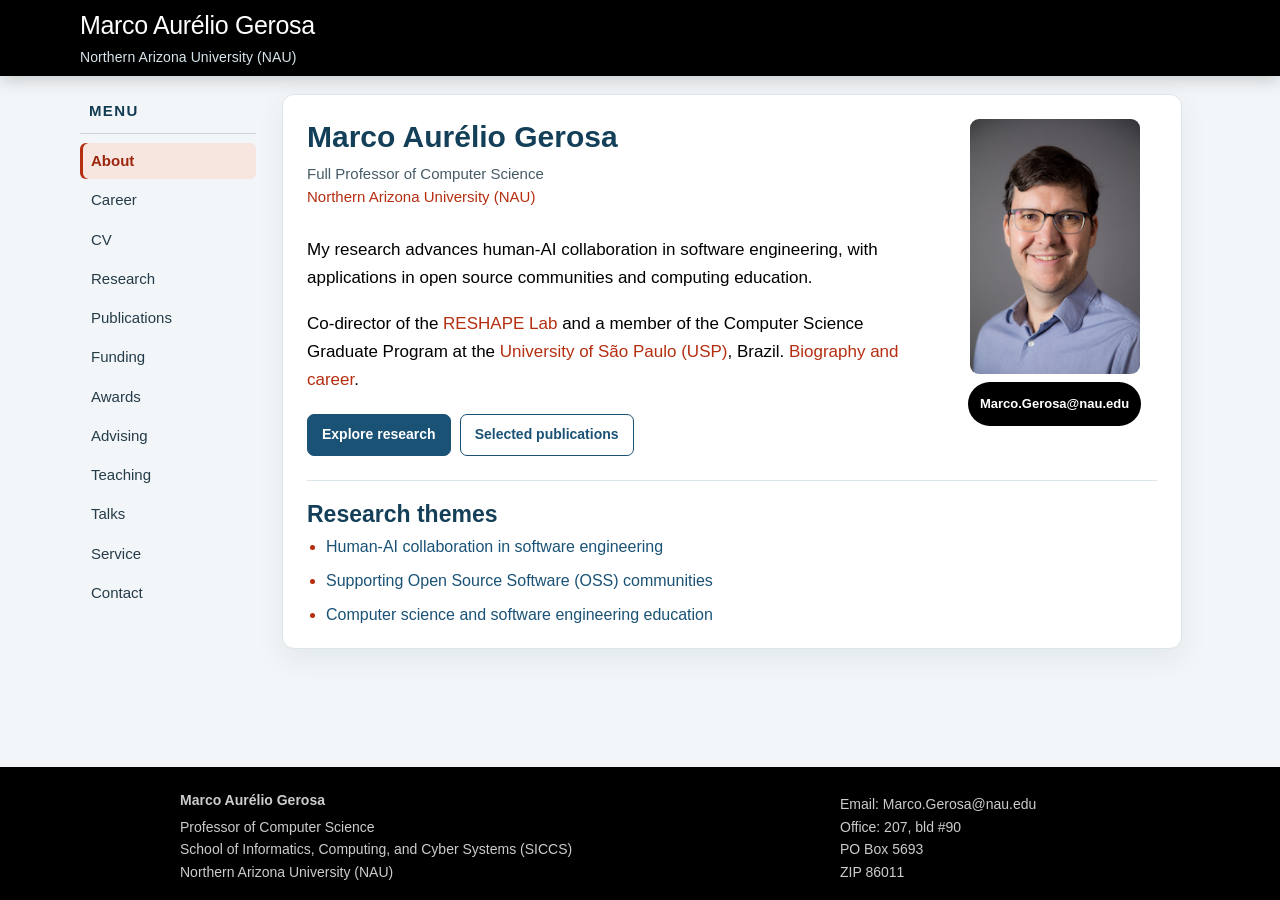
==== commit 1aa53118: "Publish reviewed September 2026 website updates" ====
--- a/index.html
+++ b/index.html
@@ -1,35 +1,96 @@
 <!DOCTYPE html>
-<html>
+<html lang="en">
 <head>
 	<meta charset="utf-8" />
 	<meta http-equiv="Content-Type" content="text/html; charset=utf-8" />
 	<meta name="viewport" content="width=device-width, initial-scale=1" />
 	<title>Marco Aurélio Gerosa | Software Engineering and AI</title>
-	<link href="style.css?v=20260813c" rel="stylesheet" type="text/css" />
-	<script src="scripts/syze.min.js"></script>
-	<script>
-		syze.sizes(480, 600, 768, 1024);
+	<meta name="description" content="Marco Aurélio Gerosa is a Full Professor at Northern Arizona University researching human-AI collaboration in software engineering, open source communities, and computing education." />
+	<meta name="author" content="Marco Aurélio Gerosa" />
+	<meta name="robots" content="index, follow, max-image-preview:large" />
+	<link rel="canonical" href="https://www.marcoagerosa.com/" />
+	<meta property="og:locale" content="en_US" />
+	<meta property="og:type" content="profile" />
+	<meta property="og:title" content="Marco Aurélio Gerosa | Software Engineering and AI" />
+	<meta property="og:description" content="Full Professor at Northern Arizona University researching human-AI collaboration in software engineering, open source communities, and computing education." />
+	<meta property="og:url" content="https://www.marcoagerosa.com/" />
+	<meta property="og:image" content="https://www.marcoagerosa.com/images/Marco_Gerosa.jpg" />
+	<meta property="og:image:alt" content="Portrait of Marco Aurélio Gerosa" />
+	<meta property="profile:first_name" content="Marco Aurélio" />
+	<meta property="profile:last_name" content="Gerosa" />
+	<meta name="twitter:card" content="summary" />
+	<meta name="twitter:title" content="Marco Aurélio Gerosa | Software Engineering and AI" />
+	<meta name="twitter:description" content="Full Professor researching human-AI collaboration in software engineering, open source communities, and computing education." />
+	<meta name="twitter:image" content="https://www.marcoagerosa.com/images/Marco_Gerosa.jpg" />
+	<script type="application/ld+json">
+	{
+		"@context": "https://schema.org",
+		"@type": "ProfilePage",
+		"@id": "https://www.marcoagerosa.com/#profile",
+		"url": "https://www.marcoagerosa.com/",
+		"name": "Marco Aurélio Gerosa | Software Engineering and AI",
+		"mainEntity": {
+			"@type": "Person",
+			"@id": "https://www.marcoagerosa.com/#person",
+			"name": "Marco Aurélio Gerosa",
+			"alternateName": "Marco Gerosa",
+			"url": "https://www.marcoagerosa.com/",
+			"image": "https://www.marcoagerosa.com/images/Marco_Gerosa.jpg",
+			"jobTitle": "Full Professor",
+			"worksFor": {
+				"@type": "CollegeOrUniversity",
+				"name": "Northern Arizona University",
+				"url": "https://nau.edu/"
+			},
+			"affiliation": {
+				"@type": "CollegeOrUniversity",
+				"name": "University of São Paulo",
+				"url": "https://www5.usp.br/"
+			},
+			"knowsAbout": [
+				"Software engineering",
+				"Artificial intelligence applications",
+				"Human aspects of software engineering",
+				"Open source software",
+				"Computer-supported cooperative work",
+				"Computer science and software engineering education"
+			],
+			"sameAs": [
+				"https://orcid.org/0000-0003-1399-7535",
+				"https://dblp.org/pid/68/5072.html",
+				"https://scholar.google.com/citations?user=kjtuhEQAAAAJ",
+				"https://www.researchgate.net/profile/Marco-Aurelio-Gerosa",
+				"https://www.linkedin.com/in/marco-aur%C3%A9lio-gerosa-3224621a",
+				"https://x.com/gerosa_marco"
+			]
+		}
+	}
+	</script>
+	<link href="style.css?v=20260911h" rel="stylesheet" type="text/css" />
+	<script src="scripts/syze.min.js"></script>
+	<script>
+		syze.sizes(480, 600, 768, 1024);
 	</script>
-	<!-- Google Analytics -->
-	<script>
-	  (function(i,s,o,g,r,a,m){i['GoogleAnalyticsObject']=r;i[r]=i[r]||function(){
-	  (i[r].q=i[r].q||[]).push(arguments)},i[r].l=1*new Date();a=s.createElement(o),
-	  m=s.getElementsByTagName(o)[0];a.async=1;a.src=g;m.parentNode.insertBefore(a,m)
-	  })(window,document,'script','//www.google-analytics.com/analytics.js','ga');
-
-	  ga('create', 'UA-25729204-1', 'usp.br');
-	  ga('send', 'pageview');
-	</script>
+	<!-- Google tag (gtag.js) -->
+	<script async src="https://www.googletagmanager.com/gtag/js?id=G-M0B745E5WX"></script>
+	<script>
+		window.dataLayer = window.dataLayer || [];
+		function gtag(){dataLayer.push(arguments);}
+		gtag('js', new Date());
+		gtag('config', 'G-M0B745E5WX');
+	</script>
+	<script src="scripts/site.js?v=20260911e" defer></script>
 </head>
-
-<body>
-	<div id="wrapper">	
-		<div class="full-width-header">
-			<div class="centralizer-wrap">
+
+<body>
+	<a class="skip-link" href="#content">Skip to content</a>
+	<div id="wrapper">
+		<div class="full-width-header">
+			<div class="centralizer-wrap">
 				<div id="topbar">
 					<div id="sitename">
-						<div id="top-esq"> 
-							<a href="index.html">Marco Aurélio Gerosa
+						<div id="top-esq">
+							<a href="/">Marco Aurélio Gerosa
 							<br/>
 							<span class="subtitle">Northern Arizona University (NAU)</span></a>
 						</div>
@@ -40,18 +101,20 @@
 				</div>
 			</div>
 		</div>
-
-		<div class="centralizer-wrap">
-			<div id="sidebar">
-				<ul id="menu">
-					<li>
-						<h2>Menu</h2>
-					</li>
-					<li>
-						<ul>
-						<li class="selected"><a href="index.html">About</a></li>
-						<li><a href="career.html">Career</a></li>
-						<li><a href="cv.html">CV</a></li>
+
+		<div class="centralizer-wrap">
+			<div id="sidebar">
+				<nav aria-label="Main navigation">
+				<button class="menu-toggle" type="button" aria-expanded="true" aria-controls="menu" hidden>Menu <span aria-hidden="true">☰</span></button>
+				<ul id="menu">
+					<li>
+						<span class="menu-heading">Menu</span>
+					</li>
+					<li>
+						<ul>
+						<li class="selected"><a aria-current="page" href="/">About</a></li>
+						<li><a href="career.html">Career</a></li>
+						<li><a href="cv.html">CV</a></li>
 						<li><a href="research.html">Research</a></li>
 						<li><a href="publications.html">Publications</a></li>
 						<li><a href="funding.html">Funding</a></li>
@@ -63,12 +126,13 @@
 						<li><a href="service.html">Service</a></li>
 						<!-- <li><a href="miscellaneous.html">Miscellaneous</a></li> -->
 						<li><a href="contact.html">Contact</a></li>
-						</ul>
-					</li>
-				</ul>
-				<br/>
-				<!--<div id="sidehighlight"> 
-					<a href="http://www.wikicfp.com/cfp/servlet/event.showcfp?eventid=35917" target="_new"><img src="images/JISA.jpg" style="width: 107px; height: 142px"/><br/>
+						</ul>
+					</li>
+				</ul>
+				</nav>
+				<br/>
+				<!--<div id="sidehighlight">
+					<a href="http://www.wikicfp.com/cfp/servlet/event.showcfp?eventid=35917" target="_new"><img src="images/JISA.jpg" style="width: 107px; height: 142px"/><br/>
 					CFP: Special Issue on "Software Engineering from a Social Network Perspective". Deadline <div id="sidehighlight2">Oct 15.</div></a>
 				</div>-->
 				<div id="news"> <!-- Replace all in every page -->
@@ -78,234 +142,44 @@
 					<br><br>
 					<p><b>Dez/2015</b> - I have been invited to the PC of ACM CSCW 2017
 				--></div>
-
-			</div>
-
-			<div id="content">
-				<div class="home-page">
-					<div id="minhafoto">
-						<center>
-						<img src="images/Marco_Gerosa.jpg" />
-						<a href="mailto:Marco.Gerosa@nau.edu" class="photo-email">Marco.Gerosa@nau.edu</a>
-
-						<!-- <div id="researchinterestes">
-						<b>Some research interests:</b><br/> 
-						<li> Empirical Software Engineering</li>
-						<li> Software Engineering Education</li>
-						<li> Mining Software Repositories</li>
-						<li> AI-Assited Software Engineering</li>
-						<li> OSS communities</li>
-						<li> Software Evolution</li>
-						<li> Bots/chatbots</li>
-						<li> CSCW</li>
-						</div> -->
-
-						<!--<div id="box">
-							<a href="http://lapessc.ime.usp.br/" class="box-url" target="_new">
-							<div id="box-image">
-								<img src="images/lapessc.gif" /><br/>
-							</div>
-							<div id="box-label">
-								Head of LAPESSC group
-							</div>
-							</a>
-						</div>
-
-						<div id="temp-box">
-						<a href="http://lapessc.ime.usp.br/" target="_new"><img src="images/lapessc.gif" /><br/>
-						Head of LAPESSC group</a>
-						</div>
-
-						<div id="temp-box">
-						<a href="http://nap.usp.br/naweb/" target="_new"><img src="images/naweb.gif" /><br/>
-						Coordinator of NAWEB
-						</a>
-						</div>
-							</center>-->
-							</center>
-							
-					</div>
-					<section class="home-intro">
-					<h2>Marco Aurélio Gerosa</h2>
-					<!--<p>
-						<b>I am currently a visiting professor at the <a href=" http://www.ics.uci.edu/" target="_new">University of California, Irvine</a>, working in the <a href="http://cradl.ics.uci.edu/">CRADL Lab</a> (until July 2014).</b>
-					</p>-->
-					<p>
-						I am a Full Professor at <strong><a href="https://nau.edu" target="_new">Northern Arizona University (NAU)</a></strong> and a member of the Computer Science Graduate Program at the <strong><a href="https://www.ime.usp.br/en" target="_new">University of São Paulo (USP)</a></strong>, Brazil. A formal bio is available on the <a href="career.html">career</a> page.
-					</p>
-					<p>
-						I research software engineering and AI applications. 
-						<!-- Currently, I am conducting research on the use of AI, open source software, and computer science education.  -->
-					</p>
-					<div class="home-actions"><a class="page-button" href="research.html">Explore research</a><a class="page-button secondary" href="publications.html">Selected publications</a></div>
-
+
+			</div>
+
+			<main id="content" tabindex="-1">
+				<section class="home-intro home-overview">
+					<div class="home-identity">
+						<h1 class="page-title">Marco Aurélio Gerosa</h1>
+						<p class="home-position">Full Professor of Computer Science<br /><a href="https://nau.edu/">Northern Arizona University (NAU)</a></p>
+					</div>
+					<div class="home-portrait-group">
+						<img class="home-portrait" src="images/Marco_Gerosa.jpg" alt="Marco Aurélio Gerosa" width="170" height="255" decoding="async" fetchpriority="high" />
+						<a class="home-email" href="mailto:Marco.Gerosa@nau.edu"><span>Marco.Gerosa<wbr />@nau.edu</span></a>
+					</div>
+					<div class="home-introduction">
+						<p class="home-lead">My research advances human-AI collaboration in software engineering, with applications in open source communities and computing education.</p>
+						<p>Co-director of the <a href="https://www.reshapelab.site/">RESHAPE Lab</a> and a member of the Computer Science Graduate Program at the <a href="https://www.ime.usp.br/en">University of São Paulo (USP)</a>, Brazil. <a href="career.html">Biography and career</a>.</p>
+						<div class="home-actions"><a class="page-button" href="research.html">Explore research</a><a class="page-button secondary" href="publications.html">Selected publications</a></div>
+					</div>
 					<section class="home-research" aria-labelledby="research-interests-heading">
-						<div class="home-research-heading">
-							<h2 id="research-interests-heading">Research interests</h2>
-						</div>
+						<h2 id="research-interests-heading">Research themes</h2>
 						<ul class="home-research-topics">
-							<li>AI applications</li>
-							<li>Human Aspects of Software Engineering</li>
-							<li>Open source software</li>
-							<li>Mining Software Repositories</li>
-							<li>Bots and chatbots</li>
-							<li>Computer Science Education</li>
-							<li>Computer Supported Cooperative Work (CSCW)</li>
-							<li>Software Engineering Education</li>
+							<li><a href="research.html#human-ai">Human-AI collaboration in software engineering</a></li>
+							<li><a href="research.html#oss-communities">Supporting Open Source Software (OSS) communities</a></li>
+							<li><a href="research.html#computing-education">Computer science and software engineering education</a></li>
 						</ul>
 					</section>
-					</section>
-
-					<!-- <p>
-						I have been serving on the program committee of important conferences, including ICSE, FSE, MSR, and CSCW. 
-						I am one of the general organizers of <a href="https://conf.researchr.org/home/icsme-2024/" target="_new" title="International Conference of Software Maintenance and Evolution">ICSME 2024</a> 
-						and has been PC Chair/Co-Chair of several events, such as BotSE, IWESEP, SBES, ICGSE, etc. -->
-
-
-					<!-- <div id="servicehighlights">
-
-						<br><b>Latest news/awards:</b><br>
-						<ul id="lista">
-							<li>ACM SIGSOFT Distinguished Paper Award at the International Conference on Software Engineering (ICSE 2023)</li>
-							<li>Best paper award at the International Conference on Software Engineering (ICSE 2022), Software Engineering in Society (SEIS) track</li>
-							<li>Promotion to Full Professor at NAU (2022)</li>
-							<li>Distinguished Mentorship Award, College of Engineering, Informatics, and Applied Sciences, Northern Arizona University (2021)</li>
-							<li>IEEE Computer Society TCSE Distinguished Paper Award at the 36th IEEE International Conference on Software Maintenance and Evolution (2020)</li>
-							<li>Distinguished Service Award at the 36th IEEE International Conference on Software Maintenance and Evolution for the distinguished service as Doctoral Symposium Co-Chair (2020)</li>
-						</ul>
-					</div> -->
-
-					<!--
-					<a href="http://www.ime.usp.br/en/dcc/faculty/" target="_new">
-					<div id="box2" title="University of São Paulo">
-						<div id="box2-img"><img src="images/usp.png"/></div>
-						<div id="box2-text">Associate Professor</div>
-					</div></a>
-
-					<a href="http://www.ics.uci.edu/" target="_new">
-					<div id="box2" title="University of California, Irvine (UCI)">
-						<div id="box2-img"><img src="images/uc2.png"/></div>
-						<div id="box2-text">Visiting Professor</div>
-					</div></a>
-					
-					<a href="http://lapessc.ime.usp.br/" target="_new">
-					<div id="box2" title="LAPESSC Research Group">
-						<div id="box2-img"><img src="images/lapessc.gif" /></div>
-						<div id="box2-text">Coordinator</div>
-					</div></a>
-
-					<a href="http://nap.usp.br/naweb/" target="_new">
-					<div id="box2" title="NAWEB Research Group">
-						<div id="box2-img"><img src="images/naweb.gif"/></div>
-						<div id="box2-text">Coordinator</div>
-					</div></a>
-
-					<a href="http://buscatextual.cnpq.br/buscatextual/visualizacv.do?id=K4777733T2" target="_new">
-					<div id="box2" title="Brazilian National Council for Scientific and Technological Development">
-						<div id="box2-img"><img src="images/cnpq.png" /></div>
-						<div id="box2-text">Productivity grant (L2)</div>
-					</div></a>
-					-->
-
-					<div id="servicehighlights">
-						<!------- Mover a parte de highlights da career para ca ----->
-						<!--<br><b>Highlights:</b><br>
-						<ul id="lista">
-							<li>PC Member of importante conferences, such as <i>
-								<a href="http://conf.researchr.org/home/fse-2018" target="_new">FSE</a>, 
-								<a href="http://cscw.acm.org/2016/index.php" target="_new">CSCW</a>, 
-								<a href="http://saner.inf.usi.ch/" target="_new">SANER</a>,
-								<a href="http://2016.msrconf.org/" target="_new">MSR</a>,
-								<a href="https://dibt.unimol.it/ICPC15/Home.html" title="IEEE International Conference on Program Comprehension" target="_new">ICPC</a>, and
-								<a href="http://criwg2015.aua.am/" title="International Conference on Collaboration and Technology" target="_new">CRIWG</a>.
-								</i>
-							<li>PC Chair/Co-Chair of 
-								<a href="http://www.icgse.org/" target="_new" title="International Conference on Global Software Engineering">ICGSE 2016</a>,
-								<a href="http://cbsoft.org/cbsoft2016/sbcars2016" target="_new" title="Brazilian Symposium on Software Components, Architectures and Reuse">SBCARS 2016</a>,
-								<a href="http://www.criwg.org/" title="International Conference on Collaboration and Technology" target="_new">CRIWG 2013</a>,
-								<a href="https://www.ufmg.br/swib/?p=123" title="Brazilian Symposium on Collaborative Systems" target="_new">SBSC (2007 &amp; 2010)</a>
-							<li>Guest Editor of 
-								<a href="http://www.jisajournal.com/series/SESNP/" title="Journal of Internet Services and Applications" target="_new">JISA (2015)</a>, 
-								<a href="http://www.computer.org/portal/web/computingnow/archive/october2011" title="IEEE Computing Now" target="_new">IEEE Computing Now (2011)</a>
-							<li>Productivity Fellow from <i>the Brazilian Council for Scientific and Technological Development</i> (2010-2018)
-						</ul>
-
-						<a href="http://www.criwg.org/" target="_new">
-						<div id="box3" title="CRIWG - International Conference on Collaboration and Technology">
-							<div id="box3-img"><img src="images/criwg.gif"/></div>
-							<div id="box3-text">Steering commitee</div>
-						</div></a>
-
-						<a href="http://www.jisajournal.com/sites/10359/pdf/A06076_DS_SO_CFP_JISA_SoftwareEngSocialNetwork_web_Final.pdf" target="_new">
-						<div id="box3" title="JISA - Journal of Internet Services and Applications">
-							<div id="box3-img"><img src="images/jisa2.gif"/></div>
-							<div id="box3-text">JISA Special Editor</div>
-						</div></a>
-
-						<a href="http://sws2012.ime.usp.br/sbsc/presentation.php" target="_new">
-						<div id="box3" title="SBSC - Brazilian Symposium of Collaborative Systems">
-							<div id="box3-img"><img src="images/sbsc.gif"/></div>
-							<div id="box3-text">General chair</div>
-						</div></a>
-
-						<a href="https://www.ufmg.br/swib/?p=123" target="_new">
-						<div id="box3" title="SBSC - Brazilian Symposium of Collaborative Systems">
-							<div id="box3-img"><img src="images/sbsc2010.gif"/></div>
-							<div id="box3-text">PC chair</div>
-						</div></a>
-
-						<a href="http://ansymo.ua.ac.be/csmr-wcre/" target="_new">
-						<div id="box3" title="CSMR - European Conference on Software Maintenance and Reengineering">
-							<div id="box3-img">IEEE CSMR</div>
-							<div id="box3-text">PC member</div>
-						</div></a>
-
-						<a href="http://cibse2014.ceisufro.cl/cfp-eselaw-en/" target="_new">
-						<div id="box3" title="ESELAW - Workshop on Experimental Software Engineering">
-							<div id="box3-img"><img src="images/eselaw.gif"/></div>
-							<div id="box3-text">PC member</div>
-						</div></a>
-
-						<a href="http://www.chaseresearch.org/workshops/chase2014/" target="_new">
-						<div id="box3" title="CHASE - International Workshop on Cooperative and Human Aspects of Software Engineering">
-							<div id="box3-img"><img src="images/chase.gif"/></div>
-							<div id="box3-text">PC member</div>
-						</div></a>
-
-						<a href="http://www.ic.ufal.br/evento/cbsoft2014/en/sbes.html" target="_new">
-						<div id="box3" title="SBES - Brazilian Symposium on Software Engineering">
-							<div id="box3-img"><img src="images/cbsoft.png"/></div>
-							<div id="box3-text">PC member</div>
-						</div></a>
-
-						<a href="http://www.arquigrafia.org.br/" target="_new">
-						<div id="box3" title="Architecture images social network">
-							<div id="box3-img"><img src="images/arquigrafia.gif"/></div>
-							<div id="box3-text">Arquigrafia project</div>
-						</div></a>
-
-						<a href="http://www.groupwareworkbench.org.br/" target="_new">
-						<div id="box3" title="OSS project">
-							<div id="box3-img"><img src="images/gw.gif"/></div>
-							<div id="box3-text">Groupware workbench </div>
-						</div></a> -->
-				</div>
-				</div>
-
-
-
-
-			</div>
-			<div class="clear"></div>
-		</div>
-
-		<div id="push"></div> <!-- needed for footer -->
-	</div> <!-- close main wrapper -->
-
-	<div id="footer">
-		<div class="centralizer-wrap">
-			<div id="clustrmaps-widget"></div>
-			<div class="footerbox address">
+				</section>
+			</main>
+			<div class="clear"></div>
+		</div>
+
+		<div id="push"></div> <!-- needed for footer -->
+	</div> <!-- close main wrapper -->
+
+	<footer id="footer">
+		<div class="centralizer-wrap">
+			<div id="clustrmaps-widget"></div>
+			<div class="footerbox address">
 				<b>Marco Aurélio Gerosa</b>
 				<ul>
 					<li>Professor of Computer Science</li>
@@ -338,14 +212,14 @@
  			<!--<div class="footerbox somenumbers">
 				<b>Some numbers:</b> <small>(07/2017)</small><br/>
 				<a href="https://scholar.google.com/citations?user=kjtuhEQAAAAJ" target="_new">H-index: 60 (Google Scholar)</a><br/>
-				<a href="publications.html">Published works: 335</a><br/>
+				<a href="publications.html">Published works: 342</a><br/>
 				<a href="advising.html">Ph.D. graduates: 13</a><br/>
 				<a href="career.html#somenumbers">More...</a><br/>
 			</div>-->
-				<!--<script type="text/javascript">var _clustrmaps = {'url' : 'http://www.ime.usp.br/~gerosa', 'user' : 1132202, 'server' : '2', 'id' : 'clustrmaps-widget', 'version' : 1, 'date' : '2014-02-13', 'lang' : 'en', 'corners' : 'square' };(function (){ var s = document.createElement('script'); s.type = 'text/javascript'; s.async = true; s.src = 'http://www2.clustrmaps.com/counter/map.js'; var x = document.getElementsByTagName('script')[0]; x.parentNode.insertBefore(s, x);})();</script><noscript><a href="http://www2.clustrmaps.com/user/5de1146aa"><img src="http://www2.clustrmaps.com/stats/maps-no_clusters/www.ime.usp.br-~gerosa-thumb.jpg" alt="Locations of visitors to this page" /></a></noscript>-->
-			<div class="clear"></div>
-		</div>
-	</div>
-
-</body>
-</html>
+				<!--<script type="text/javascript">var _clustrmaps = {'url' : 'http://www.ime.usp.br/~gerosa', 'user' : 1132202, 'server' : '2', 'id' : 'clustrmaps-widget', 'version' : 1, 'date' : '2014-02-13', 'lang' : 'en', 'corners' : 'square' };(function (){ var s = document.createElement('script'); s.type = 'text/javascript'; s.async = true; s.src = 'http://www2.clustrmaps.com/counter/map.js'; var x = document.getElementsByTagName('script')[0]; x.parentNode.insertBefore(s, x);})();</script><noscript><a href="http://www2.clustrmaps.com/user/5de1146aa"><img src="http://www2.clustrmaps.com/stats/maps-no_clusters/www.ime.usp.br-~gerosa-thumb.jpg" alt="Locations of visitors to this page" /></a></noscript>-->
+			<div class="clear"></div>
+		</div>
+	</footer>
+
+</body>
+</html>
--- a/style.css
+++ b/style.css
@@ -1,38 +1,38 @@
-@charset "utf-8";
-* {	
-	margin: 0px; 
-	padding: 0px;
-	box-sizing: border-box;
-	-moz-box-sizing: border-box;
-}
-
-/*** Social icon font ****/
-@font-face {
-    font-family: 'Mono Social Icons Font';
-    src: url('fonts/MonoSocialIconsFont-1.10.eot');
-    src: url('fonts/MonoSocialIconsFont-1.10.eot?#iefix') format('embedded-opentype'),
-         url('fonts/MonoSocialIconsFont-1.10.woff') format('woff'),
-         url('fonts/MonoSocialIconsFont-1.10.ttf') format('truetype'),
-         url('fonts/MonoSocialIconsFont-1.10.svg#MonoSocialIconsFont') format('svg');
-    src: url('fonts/MonoSocialIconsFont-1.10.ttf') format('truetype');
-    font-weight: normal;
-    font-style: normal;
-}
-
-.symbol {
-    font-family: 'Mono Social Icons Font';
-    -webkit-text-rendering: optimizeLegibility;
-    -moz-text-rendering: optimizeLegibility;
-    -ms-text-rendering: optimizeLegibility;
-    -o-text-rendering: optimizeLegibility;
-    text-rendering: optimizeLegibility;
-    -webkit-font-smoothing: antialiased;
-    -moz-font-smoothing: antialiased;
-    -ms-font-smoothing: antialiased;
-    -o-font-smoothing: antialiased;
-    font-smoothing: antialiased;
-}
-
+@charset "utf-8";
+* {
+	margin: 0px;
+	padding: 0px;
+	box-sizing: border-box;
+	-moz-box-sizing: border-box;
+}
+
+/*** Social icon font ****/
+@font-face {
+    font-family: 'Mono Social Icons Font';
+    src: url('fonts/MonoSocialIconsFont-1.10.eot');
+    src: url('fonts/MonoSocialIconsFont-1.10.eot?#iefix') format('embedded-opentype'),
+         url('fonts/MonoSocialIconsFont-1.10.woff') format('woff'),
+         url('fonts/MonoSocialIconsFont-1.10.ttf') format('truetype'),
+         url('fonts/MonoSocialIconsFont-1.10.svg#MonoSocialIconsFont') format('svg');
+    src: url('fonts/MonoSocialIconsFont-1.10.ttf') format('truetype');
+    font-weight: normal;
+    font-style: normal;
+}
+
+.symbol {
+    font-family: 'Mono Social Icons Font';
+    -webkit-text-rendering: optimizeLegibility;
+    -moz-text-rendering: optimizeLegibility;
+    -ms-text-rendering: optimizeLegibility;
+    -o-text-rendering: optimizeLegibility;
+    text-rendering: optimizeLegibility;
+    -webkit-font-smoothing: antialiased;
+    -moz-font-smoothing: antialiased;
+    -ms-font-smoothing: antialiased;
+    -o-font-smoothing: antialiased;
+    font-smoothing: antialiased;
+}
+
 .social-icons a {
 	text-decoration: none;
 	color: #ccc;
@@ -52,595 +52,595 @@
 	font: bold 18px/1 Arial, Helvetica, sans-serif;
 	vertical-align: top;
 }
-
-a .symbol {
-	color: #ccc;
-	font-size: 32px;
-}
-
-/*******************************************/
-
-/*** Keeps the footer at bottom of page! */
-html, body {
-	height: 100%;
-}
-#wrapper {
-	min-height: 100%;
-	height: auto !important;
-	height: 100%;
-	margin: 0 auto -130px; /* the bottom margin is the negative value of the footer's height */
-	overflow: hidden;
-}
-#push {
-	height: 130px; /* .push must be the same height as .footer */
-}
-/***************************************/
-
-.clear {
-	clear:both;
-}
-.clearleft {
-	display:block; 
-	clear:left;
-}
-.clearright{
-	display:block;
-	clear:right;
-}
-.hide {
-	display:none;
-}
-
-a {
-	color:#B32C0E;
-	text-decoration: none;
-}
-a:hover {
-	color:#000000;
-	text-decoration: underline;
-}
-
-
-h1, h2, h3, h4, h5 {
-	color:#B32C0E;
-	font-weight:bold;
-	font-family: Arial, Helvetica, sans-serif;
-}
-
-.centralizer-wrap{
-	padding: 0 10px;
-	width: 1024px;
-	margin:0px auto 15px auto;
-	font-family:Verdana, Arial, Helvetica, sans-serif;
-	color:#000000; /* texto principal */
-}
-
-#lista {
-	padding: 0 15px;
-}
-
-#lista li {
-	padding: 3px;
-}
-
-#lista2 {
-	padding-left: 15px;
-	padding-right: 15px;
-	padding-bottom: 0px;
-	padding-top: 0px;
-	margin-top: -10px;
-}
-
-#lista2 li {
-	padding: 4px;
-	line-height: 20px;
-}
-
-#lista3 {
-	padding: 0 15px;
-}
-
-#lista3 li {
-	padding: 6px;
-}
-
-
-/*Top bar*/
-.full-width-header {
-	background: black;
-}
-#topbar{
-	height:80px;
-	margin-bottom: 20px;
-}
-
-#sitename {
-	height: 78px;
-}
-
-#sitename .subtitle {
-	font-size: 18px;
-}
-
-#top-esq a {
-	text-decoration :none;
-	font-size:24px;
-	color:#FFFFFF;
-	display: inline-block;
-    margin-top: 13px;
-	float: left;
-}
-
-#top-dir {
-	float: right;
-	margin-top: 15px;
-}
-
-/*Content*/
-#content {
-	width: 82%;
-	float: left;
-	padding:5px;
-	margin-left: 20px;
-}
-
-#content p {
-	line-height:22px;
-	margin:10px 0px 22px 0px;
-}
-
-#publication {
-	font-size:13px;
-	line-height:17px;
-	margin:4px 0px 2px 0px;
-}
-
-#publication a {
-	color: #000000;
-	font-style: italic;
-}
-
-
-#content blockquote {
-	background:#efefef;
-	display:block; 
-	margin:5px;
-	font:Georgia, "Times New Roman", Times, serif; 
-	font-style:italic;
-}
-
-#content h1 {
-	font-size:24px;
-	color: #F2F7F3;
-}
-
-#content h2 {
-	font-size:18px;
-	padding-bottom: 3px;
-	border-bottom: 1px solid #B52E10;
-}
-#content h3 {
-	font-size:16px;
-	padding-top: 10px;
-}
-#content h4 {
-	font-size:14px;}
-#content h5 {
-	font-size:12px;}
-
-#content #content ol {
-	margin:10px 10px 10px 25px;}
-#content #content ol li {
-	padding:5px 5px 5px 20px;}
-#content #content ul li {
-	display:block; 
-	padding:0px; 
-	border-bottom: dashed 1px #D6E4A7;}
-
-/* Minha foto*/
-#minhafoto {
-	float: right; 
-	padding-top:0px;
-	padding-bottom:10px;
-	padding-right:0px;
-	padding-left:25px;
-	background: white;
-	width:188px;
-	max-width:188px;
-}
-
-#box-old {
-	border:2px solid #a1a1a1;
-	padding:10px 20px; 
-	background:#E6E6E6;
-	/*width:300px;*/
-	border-radius:25px;
-}
-
-#temp-box {
-	display: inline-block;
-	font-size: 13px;
-	line-height: 26px;
-	font: normal normal normal 12px/18px 'Helvetica Neue',Arial,sans-serif;
-	color: #333;
-	cursor: pointer;
-	padding-bottom: 30px;
-}
-
-#temp-box a {
-	color: black;
-}
-
-#box {
-	max-width: 100%;
-	display: inline-block;
-	vertical-align: top;
-	zoom: 1;
-	/*white-space: nowrap;*/
-	text-align: left;
-	visibility: visible;
-	font-size: 13px;
-	line-height: 26px;
-	font: normal normal normal 11px/18px 'Helvetica Neue',Arial,sans-serif;
-	color: #333;
-}
-
-.box-url {
-	height: 28px;
-	border-radius: 4px;
-	box-sizing: border-box;
-	max-width: 100%;
-	position: relative;
-	background-color: #eee;
-	background-image: linear-gradient(#fff,#dedede);
-	border: #ccc solid 1px;
-	color: #333;
-	font-weight: bold;
-	text-shadow: 0 1px 0 rgba(255,255,255,.5);
-	cursor: pointer;
-	overflow: hidden;
-	display: inline-block;
-	vertical-align: top;
-	zoom: 1;
-	outline: none;
-	text-decoration: none;
-}
-
-
-#box-image {
-	background-position: -24px 0;
-	/*width: 21px;*/
-	height: 16px;
-	left: 4px;
-	margin-top: -6px;
-	position: absolute;
-	top: 50%;
-	/*background: transparent url(/widgets/images/btn.27237bab4db188ca749164efd38861b0.png) 0 0 no-repeat;
-	background-image: url([data-uri]…+iQ5eYRUuv0EJCOZhAtVrtaldXl2dkZGTbC5tIuMa+L2z+BexZXK+OBaruAAAAAElFTkSuQmCC);
-	*/
-	font-style: italic;
-}
-
-#box-label {
-	padding: 0 7px 0 29px;
-	white-space: nowrap;
-	display: inline-block;
-	vertical-align: top;
-}
-
-
-
-/*Sidebar*/
-#sidebar {
-	margin: 0;
-	width: 15%;
-	float: left;
-}
-
-#sidebar img {
-	width: 100%;
-	height: auto;
-}
-
-#sidehighlight {
-	color: #555555; 
-	font-size: 12px;
-}
-
-#sidehighlight img {
-	display: block; margin-left: auto; margin-right: auto; /* Centralizar */
-}
-
-#sidehighlight a {
-	color: #555555; 
-}
-
-#sidehighlight2 {
-	color: black;
-	font-weight:bold;
-	white-space:nowrap;
-}
-
-
-
-/*Sidemenu*/
-#menu {
-	list-style:none;
-}
-#menu li ul {list-style:none;}
-#menu li ul li {
-	display:block; 
-	height:25px; 
-	border-bottom:solid 1px #efefef;
-}
-
-#menu li ul a, #menu li ul a:visited, #menu li ul a:active {
-	display:block; 
-	height:20px; 
-	padding:5px 5px 0px 5px; 
-	text-decoration:none; 
-	color:#000000;}
-
-#menu li.selected a, #menu li.selected a:visited {
-	color:#B32C0E;
-	font-weight:bold;
-}
-
-#menu li ul a:hover {
-	background:#F8F9F2;
-	color:#B32C0E;
-	font-weight:bold;
-}
-
-#menu h2 {
-	display:block;
-	border-bottom:solid 1px #D2E6CA;
-	padding:5px;
-	margin:10px 0px 0px 0px;
-	font-family: Arial, Helvetica, sans-serif;
-	font-size:18px;
-	color:#B32C0E;
-	font-weight:bold;
-}
-
-/*footer*/
-#footer {
-	box-sizing: border-box;
-	-moz-box-sizing: border-box;
-	height: 130px;
-	padding:10px;
-	color:#FFFFFF;
-	text-align: center;
-	background: #333333;
-	font-family: Verdana, Arial, Helvetica, sans-serif;
-	font-size: 10px;
-}
-
-.footerbox {
-	float:left; 
-	color:#CCCCCC; 
-	text-align:left; 
-	width: 25%; /*21%*/
-	font-size: 12px;
-}
-
-/*.footerbox.social-icons {
-	width: 18%;
-	margin-right: 3%;
-}*/
-
-.footerbox a {
-	color:#CCCCCC; 
-	text-decoration:none;
-}
-
-.footerbox a:hover {
-	color:#B32C0E;
-	text-decoration:none;
-}
-
-
-#clustrmaps-widget {
-	float: right;
-}
-
-.footerbox ul {
-	margin: 0;
-	padding: 0;
-	list-style: none;
-}
-
-
-.lt1024.gt600 .footerbox {
-	width: 20%; /*18%*/
-}
-.lt1024.gt600 .footerbox.contact {
-	width: 20%;
-}
-.lt1024.gt600 .footerbox.social-icons {
-	width: 20%;
-}
-.lt1024.gt600 .footerbox.somenumbers {
-	width: 20%;
-}
-.lt1024 .centralizer-wrap{
-	width: 100%;
-}
-.lt768 #wrapper {
-	margin: 0 auto -200px;
-}
-.lt768 #push {
-	height: 200px;
-}
-.lt768 #footer {
-	height: 200px;	
-}
-.lt768 .footerbox {
-	width: 100%;
-	display: block;
-	float: none;
-	clear: both;
-}
-.lt768 .address ul li {
-	float: left;
-	list-style: square inside;
-	margin-right: 5px;
-}
-.lt768 .address ul li:first-of-type {
-	list-style: none;
-}
-.lt768 .footerbox.social-icons {
-	padding-top: 10px;
-}
-.lt768 .footerbox.social-icons br {
-	display: none;
-}
-.lt768 #clustrmaps-widget {
-	display: none;
-}
-
-.lt768 #wrapper {
-	margin: 0 auto -250px;
-}
-.lt768 #push {
-	height: 250px;
-}
-.lt768 #footer {
-	height: 250px;	
-}
-.is480 .footerbox.social-icons br {
-	display: block;
-}
-
-/*-----------------------*/
-
-#box2 { 
-	width: 100px; height: 80px; 
-	box-shadow: 5px 5px 5px #666;
-	-moz-box-shadow: 5px 5px 5px #666;
-	-webkit-box-shadow: 5px 5px 5px #666;
-	margin: 15px 0;
-	background: #eee;
-
-	cursor: pointer;
-	padding-bottom: 30px;
-	margin-right: 1em;
-
-	display: inline-block;
-	vertical-align: top;
-
-}
-
-#box2:hover, #box2:active {
-	background: #ccc;
-}
-
-#box2-text {
-	text-align: center;
-	color: black;
-	font-size: 13px;
-	font-family: Verdana, Arial, Helvetica, sans-serif;
-
-	display:table-cell;
-	vertical-align:middle;
-	height: 30px;
-	width: 100px;
-	margin-left:auto;
-	margin-right:auto;
-}
-
-#box2-img {
-	display:inline-block;
-	vertical-align:middle;
-	height: 45px;
-	width: 100px;
-}
-
-#box2-img img {
-	max-height: 45px;
-	max-width: 90px;
-    margin-left: auto;
-    margin-right: auto;
-	display: block;
-	margin-top: 5px;
-	margin-bottom: 2px;
-}
-
-/*-----*/
-
-#box3 { 
-	max-width: 80px; 
-	max-height: 60px; 
-	margin-top: 15px;
-	margin-left: 0;
-	margin-left: 0;
-	margin-right: 0;
-	margin-bottom: 10px;
-
-	cursor: pointer;
-	padding-bottom: 20px;
-	margin-right: 0.5em;
-
-	display: inline-block;
-	vertical-align: top;
-	text-align: center;	
-}
-
-#box3:hover, #box3:active {
-	background: #ccc;
-}
-
-#box3-text {
-	color: black;
-	font-size: 11px;
-	font-family: Verdana, Arial, Helvetica, sans-serif;
-	width: auto;
-
-	display:table-cell;
-	vertical-align:middle;
-	height: 25px;
-	text-align: center;
-	margin-left:auto;
-	margin-right:auto;
-}
-
-#box3-img {
-	display:block;
-	vertical-align:middle;
-	min-height: 32px;
-	width: 100%;
-
-	font-family: Arial Black, Verdana, Helvetica, sans-serif;
-	color:black;
-	font-size: 13px;
-	margin: 0 auto;
-	text-align: center;
-	margin-left:auto;
-	margin-right:auto;
-}
-
-#box3-img img {
-	max-height: 30px;
-	max-width: 70px;
-	margin-top: 5px;
-	margin-bottom: 2px;
-	filter: url("data:image/svg+xml;utf8,<svg xmlns=\'http://www.w3.org/2000/svg\'><filter id=\'grayscale\'><feColorMatrix type=\'matrix\' values=\'0.3333 0.3333 0.3333 0 0 0.3333 0.3333 0.3333 0 0 0.3333 0.3333 0.3333 0 0 0 0 0 1 0\'/></filter></svg>#grayscale"); /* Firefox 10+, Firefox on Android */
-    filter: gray; /* IE6-9 */
-    -webkit-filter: grayscale(100%); 
-}
-
-/*-----------------------*/
-
-#researchinterestes {
-	text-align: left;
-	font-size: 12px;
-	border:2px solid;
-	border-radius:25px;
-	border-color:gray;
-	padding: 7px;
-	width: 188px;
-}
-
+
+a .symbol {
+	color: #ccc;
+	font-size: 32px;
+}
+
+/*******************************************/
+
+/*** Keeps the footer at bottom of page! */
+html, body {
+	height: 100%;
+}
+#wrapper {
+	min-height: 100%;
+	height: auto !important;
+	height: 100%;
+	margin: 0 auto -130px; /* the bottom margin is the negative value of the footer's height */
+	overflow: hidden;
+}
+#push {
+	height: 130px; /* .push must be the same height as .footer */
+}
+/***************************************/
+
+.clear {
+	clear:both;
+}
+.clearleft {
+	display:block;
+	clear:left;
+}
+.clearright{
+	display:block;
+	clear:right;
+}
+.hide {
+	display:none;
+}
+
+a {
+	color:#B32C0E;
+	text-decoration: none;
+}
+a:hover {
+	color:#000000;
+	text-decoration: underline;
+}
+
+
+h1, h2, h3, h4, h5 {
+	color:#B32C0E;
+	font-weight:bold;
+	font-family: Arial, Helvetica, sans-serif;
+}
+
+.centralizer-wrap{
+	padding: 0 10px;
+	width: 1024px;
+	margin:0px auto 15px auto;
+	font-family:Verdana, Arial, Helvetica, sans-serif;
+	color:#000000; /* texto principal */
+}
+
+#lista {
+	padding: 0 15px;
+}
+
+#lista li {
+	padding: 3px;
+}
+
+#lista2 {
+	padding-left: 15px;
+	padding-right: 15px;
+	padding-bottom: 0px;
+	padding-top: 0px;
+	margin-top: -10px;
+}
+
+#lista2 li {
+	padding: 4px;
+	line-height: 20px;
+}
+
+#lista3 {
+	padding: 0 15px;
+}
+
+#lista3 li {
+	padding: 6px;
+}
+
+
+/*Top bar*/
+.full-width-header {
+	background: black;
+}
+#topbar{
+	height:80px;
+	margin-bottom: 20px;
+}
+
+#sitename {
+	height: 78px;
+}
+
+#sitename .subtitle {
+	font-size: 18px;
+}
+
+#top-esq a {
+	text-decoration :none;
+	font-size:24px;
+	color:#FFFFFF;
+	display: inline-block;
+    margin-top: 13px;
+	float: left;
+}
+
+#top-dir {
+	float: right;
+	margin-top: 15px;
+}
+
+/*Content*/
+#content {
+	width: 82%;
+	float: left;
+	padding:5px;
+	margin-left: 20px;
+}
+
+#content p {
+	line-height:22px;
+	margin:10px 0px 22px 0px;
+}
+
+#publication {
+	font-size:13px;
+	line-height:17px;
+	margin:4px 0px 2px 0px;
+}
+
+#publication a {
+	color: #000000;
+	font-style: italic;
+}
+
+
+#content blockquote {
+	background:#efefef;
+	display:block;
+	margin:5px;
+	font:Georgia, "Times New Roman", Times, serif;
+	font-style:italic;
+}
+
+#content h1 {
+	font-size:24px;
+	color: #F2F7F3;
+}
+
+#content h2 {
+	font-size:18px;
+	padding-bottom: 3px;
+	border-bottom: 1px solid #B52E10;
+}
+#content h3 {
+	font-size:16px;
+	padding-top: 10px;
+}
+#content h4 {
+	font-size:14px;}
+#content h5 {
+	font-size:12px;}
+
+#content #content ol {
+	margin:10px 10px 10px 25px;}
+#content #content ol li {
+	padding:5px 5px 5px 20px;}
+#content #content ul li {
+	display:block;
+	padding:0px;
+	border-bottom: dashed 1px #D6E4A7;}
+
+/* Minha foto*/
+#minhafoto {
+	float: right;
+	padding-top:0px;
+	padding-bottom:10px;
+	padding-right:0px;
+	padding-left:25px;
+	background: white;
+	width:188px;
+	max-width:188px;
+}
+
+#box-old {
+	border:2px solid #a1a1a1;
+	padding:10px 20px;
+	background:#E6E6E6;
+	/*width:300px;*/
+	border-radius:25px;
+}
+
+#temp-box {
+	display: inline-block;
+	font-size: 13px;
+	line-height: 26px;
+	font: normal normal normal 12px/18px 'Helvetica Neue',Arial,sans-serif;
+	color: #333;
+	cursor: pointer;
+	padding-bottom: 30px;
+}
+
+#temp-box a {
+	color: black;
+}
+
+#box {
+	max-width: 100%;
+	display: inline-block;
+	vertical-align: top;
+	zoom: 1;
+	/*white-space: nowrap;*/
+	text-align: left;
+	visibility: visible;
+	font-size: 13px;
+	line-height: 26px;
+	font: normal normal normal 11px/18px 'Helvetica Neue',Arial,sans-serif;
+	color: #333;
+}
+
+.box-url {
+	height: 28px;
+	border-radius: 4px;
+	box-sizing: border-box;
+	max-width: 100%;
+	position: relative;
+	background-color: #eee;
+	background-image: linear-gradient(#fff,#dedede);
+	border: #ccc solid 1px;
+	color: #333;
+	font-weight: bold;
+	text-shadow: 0 1px 0 rgba(255,255,255,.5);
+	cursor: pointer;
+	overflow: hidden;
+	display: inline-block;
+	vertical-align: top;
+	zoom: 1;
+	outline: none;
+	text-decoration: none;
+}
+
+
+#box-image {
+	background-position: -24px 0;
+	/*width: 21px;*/
+	height: 16px;
+	left: 4px;
+	margin-top: -6px;
+	position: absolute;
+	top: 50%;
+	/*background: transparent url(/widgets/images/btn.27237bab4db188ca749164efd38861b0.png) 0 0 no-repeat;
+	background-image: url([data-uri]…+iQ5eYRUuv0EJCOZhAtVrtaldXl2dkZGTbC5tIuMa+L2z+BexZXK+OBaruAAAAAElFTkSuQmCC);
+	*/
+	font-style: italic;
+}
+
+#box-label {
+	padding: 0 7px 0 29px;
+	white-space: nowrap;
+	display: inline-block;
+	vertical-align: top;
+}
+
+
+
+/*Sidebar*/
+#sidebar {
+	margin: 0;
+	width: 15%;
+	float: left;
+}
+
+#sidebar img {
+	width: 100%;
+	height: auto;
+}
+
+#sidehighlight {
+	color: #555555;
+	font-size: 12px;
+}
+
+#sidehighlight img {
+	display: block; margin-left: auto; margin-right: auto; /* Centralizar */
+}
+
+#sidehighlight a {
+	color: #555555;
+}
+
+#sidehighlight2 {
+	color: black;
+	font-weight:bold;
+	white-space:nowrap;
+}
+
+
+
+/*Sidemenu*/
+#menu {
+	list-style:none;
+}
+#menu li ul {list-style:none;}
+#menu li ul li {
+	display:block;
+	height:25px;
+	border-bottom:solid 1px #efefef;
+}
+
+#menu li ul a, #menu li ul a:visited, #menu li ul a:active {
+	display:block;
+	height:20px;
+	padding:5px 5px 0px 5px;
+	text-decoration:none;
+	color:#000000;}
+
+#menu li.selected a, #menu li.selected a:visited {
+	color:#B32C0E;
+	font-weight:bold;
+}
+
+#menu li ul a:hover {
+	background:#F8F9F2;
+	color:#B32C0E;
+	font-weight:bold;
+}
+
+#menu .menu-heading {
+	display:block;
+	border-bottom:solid 1px #D2E6CA;
+	padding:5px;
+	margin:10px 0px 0px 0px;
+	font-family: Arial, Helvetica, sans-serif;
+	font-size:18px;
+	color:#B32C0E;
+	font-weight:bold;
+}
+
+/*footer*/
+#footer {
+	box-sizing: border-box;
+	-moz-box-sizing: border-box;
+	height: 130px;
+	padding:10px;
+	color:#FFFFFF;
+	text-align: center;
+	background: #333333;
+	font-family: Verdana, Arial, Helvetica, sans-serif;
+	font-size: 10px;
+}
+
+.footerbox {
+	float:left;
+	color:#CCCCCC;
+	text-align:left;
+	width: 25%; /*21%*/
+	font-size: 12px;
+}
+
+/*.footerbox.social-icons {
+	width: 18%;
+	margin-right: 3%;
+}*/
+
+.footerbox a {
+	color:#CCCCCC;
+	text-decoration:none;
+}
+
+.footerbox a:hover {
+	color:#B32C0E;
+	text-decoration:none;
+}
+
+
+#clustrmaps-widget {
+	float: right;
+}
+
+.footerbox ul {
+	margin: 0;
+	padding: 0;
+	list-style: none;
+}
+
+
+.lt1024.gt600 .footerbox {
+	width: 20%; /*18%*/
+}
+.lt1024.gt600 .footerbox.contact {
+	width: 20%;
+}
+.lt1024.gt600 .footerbox.social-icons {
+	width: 20%;
+}
+.lt1024.gt600 .footerbox.somenumbers {
+	width: 20%;
+}
+.lt1024 .centralizer-wrap{
+	width: 100%;
+}
+.lt768 #wrapper {
+	margin: 0 auto -200px;
+}
+.lt768 #push {
+	height: 200px;
+}
+.lt768 #footer {
+	height: 200px;
+}
+.lt768 .footerbox {
+	width: 100%;
+	display: block;
+	float: none;
+	clear: both;
+}
+.lt768 .address ul li {
+	float: left;
+	list-style: square inside;
+	margin-right: 5px;
+}
+.lt768 .address ul li:first-of-type {
+	list-style: none;
+}
+.lt768 .footerbox.social-icons {
+	padding-top: 10px;
+}
+.lt768 .footerbox.social-icons br {
+	display: none;
+}
+.lt768 #clustrmaps-widget {
+	display: none;
+}
+
+.lt768 #wrapper {
+	margin: 0 auto -250px;
+}
+.lt768 #push {
+	height: 250px;
+}
+.lt768 #footer {
+	height: 250px;
+}
+.is480 .footerbox.social-icons br {
+	display: block;
+}
+
+/*-----------------------*/
+
+#box2 {
+	width: 100px; height: 80px;
+	box-shadow: 5px 5px 5px #666;
+	-moz-box-shadow: 5px 5px 5px #666;
+	-webkit-box-shadow: 5px 5px 5px #666;
+	margin: 15px 0;
+	background: #eee;
+
+	cursor: pointer;
+	padding-bottom: 30px;
+	margin-right: 1em;
+
+	display: inline-block;
+	vertical-align: top;
+
+}
+
+#box2:hover, #box2:active {
+	background: #ccc;
+}
+
+#box2-text {
+	text-align: center;
+	color: black;
+	font-size: 13px;
+	font-family: Verdana, Arial, Helvetica, sans-serif;
+
+	display:table-cell;
+	vertical-align:middle;
+	height: 30px;
+	width: 100px;
+	margin-left:auto;
+	margin-right:auto;
+}
+
+#box2-img {
+	display:inline-block;
+	vertical-align:middle;
+	height: 45px;
+	width: 100px;
+}
+
+#box2-img img {
+	max-height: 45px;
+	max-width: 90px;
+    margin-left: auto;
+    margin-right: auto;
+	display: block;
+	margin-top: 5px;
+	margin-bottom: 2px;
+}
+
+/*-----*/
+
+#box3 {
+	max-width: 80px;
+	max-height: 60px;
+	margin-top: 15px;
+	margin-left: 0;
+	margin-left: 0;
+	margin-right: 0;
+	margin-bottom: 10px;
+
+	cursor: pointer;
+	padding-bottom: 20px;
+	margin-right: 0.5em;
+
+	display: inline-block;
+	vertical-align: top;
+	text-align: center;
+}
+
+#box3:hover, #box3:active {
+	background: #ccc;
+}
+
+#box3-text {
+	color: black;
+	font-size: 11px;
+	font-family: Verdana, Arial, Helvetica, sans-serif;
+	width: auto;
+
+	display:table-cell;
+	vertical-align:middle;
+	height: 25px;
+	text-align: center;
+	margin-left:auto;
+	margin-right:auto;
+}
+
+#box3-img {
+	display:block;
+	vertical-align:middle;
+	min-height: 32px;
+	width: 100%;
+
+	font-family: Arial Black, Verdana, Helvetica, sans-serif;
+	color:black;
+	font-size: 13px;
+	margin: 0 auto;
+	text-align: center;
+	margin-left:auto;
+	margin-right:auto;
+}
+
+#box3-img img {
+	max-height: 30px;
+	max-width: 70px;
+	margin-top: 5px;
+	margin-bottom: 2px;
+	filter: url("data:image/svg+xml;utf8,<svg xmlns=\'http://www.w3.org/2000/svg\'><filter id=\'grayscale\'><feColorMatrix type=\'matrix\' values=\'0.3333 0.3333 0.3333 0 0 0.3333 0.3333 0.3333 0 0 0.3333 0.3333 0.3333 0 0 0 0 0 1 0\'/></filter></svg>#grayscale"); /* Firefox 10+, Firefox on Android */
+    filter: gray; /* IE6-9 */
+    -webkit-filter: grayscale(100%);
+}
+
+/*-----------------------*/
+
+#researchinterestes {
+	text-align: left;
+	font-size: 12px;
+	border:2px solid;
+	border-radius:25px;
+	border-color:gray;
+	padding: 7px;
+	width: 188px;
+}
+
 #researchinterestes li {
 	padding: 4px;
 	line-height: 14px;
@@ -739,21 +739,21 @@
 }
 
 /*-----------------------*/
-
-#news {
-	text-align: left;
-	font-size: 12px;
-	padding: 7px;
-}
-
-#news li {
-	padding: 4px;
-	line-height: 14px;
-	margin-left: 5px;
-}
-
-/*-----------------------*/
-
+
+#news {
+	text-align: left;
+	font-size: 12px;
+	padding: 7px;
+}
+
+#news li {
+	padding: 4px;
+	line-height: 14px;
+	margin-left: 5px;
+}
+
+/*-----------------------*/
+
 #servicehighlights {
 	font-size: 14px;
 }
@@ -1070,12 +1070,14 @@
 }
 
 .is480 .career-section .position {
-	display: block;
+	flex-direction: column;
+	align-items: flex-start;
+	gap: 4px;
 }
 
 .is480 .position-period {
 	display: inline-block;
-	margin-top: 5px;
+	margin-top: 0;
 }
 
 .highlight {
@@ -1312,7 +1314,7 @@
 	padding: 4px 0 30px;
 }
 
-#menu h2 {
+#menu .menu-heading {
 	margin: 0 0 9px;
 	padding: 0 9px 10px;
 	border-color: #cbd8df;
@@ -1746,7 +1748,8 @@
 
 .contact-grid {
 	display: grid;
-	grid-template-columns: 1.5fr 1fr;
+	grid-template-columns: minmax(0, 1.5fr) minmax(0, 1fr);
+	align-items: start;
 	gap: 12px;
 }
 
@@ -1758,10 +1761,17 @@
 }
 
 .contact-card-primary {
-	grid-row: span 2;
-	padding: 26px;
-	background: var(--navy);
-	color: #fff;
+	grid-column: 1 / -1;
+	display: flex;
+	align-items: center;
+	justify-content: space-between;
+	flex-wrap: wrap;
+	gap: 18px;
+	border-left: 3px solid var(--navy);
+}
+
+.contact-email-details {
+	min-width: 0;
 }
 
 #content .contact-card h2 {
@@ -1774,7 +1784,7 @@
 }
 
 #content .contact-card-primary h2 {
-	color: #fff;
+	margin: 5px 0 0;
 	font-size: 20px;
 }
 
@@ -1784,10 +1794,6 @@
 	font-weight: bold;
 	letter-spacing: 1px;
 	text-transform: uppercase;
-}
-
-.contact-card-primary .contact-label {
-	color: #ffc8b9;
 }
 
 .contact-card address {
@@ -2276,9 +2282,6 @@
 		grid-template-columns: 1fr;
 	}
 
-	.contact-card-primary {
-		grid-row: auto;
-	}
 }
 
 @media (max-width: 580px) {
@@ -2549,76 +2552,33 @@
 }
 
 .publication-details {
-	display: flex;
-	flex-wrap: wrap;
+	display: grid;
+	grid-template-columns: auto minmax(0, 1fr);
 	align-items: center;
-	gap: 6px 10px;
+	gap: 6px 12px;
 }
 
 .publication-venue {
-	position: relative;
 	display: inline-block;
+	max-width: 100%;
+	box-sizing: border-box;
 	padding: 3px 8px;
 	border-radius: 11px;
 	background: #e8f0f4;
 	color: #1a5276;
-	cursor: help;
 	font-size: 10px;
 	font-weight: bold;
 	letter-spacing: 0.02em;
-}
-
-.publication-venue[data-tooltip]::after {
-	position: absolute;
-	z-index: 20;
-	bottom: calc(100% + 7px);
-	left: 0;
-	width: max-content;
-	max-width: min(360px, calc(100vw - 48px));
-	padding: 7px 9px;
-	border-radius: 5px;
-	background: #172f3e;
-	box-shadow: 0 4px 12px rgba(18, 54, 74, 0.18);
-	color: #fff;
-	content: attr(data-tooltip);
-	font-size: 12px;
+	white-space: normal;
+	overflow-wrap: anywhere;
+}
+
+.publication-venue-name {
+	min-width: 0;
+	color: #54636c;
+	font-size: 10px;
 	font-weight: normal;
-	letter-spacing: 0;
-	line-height: 1.35;
-	opacity: 0;
-	pointer-events: none;
-	text-align: left;
-	visibility: hidden;
-	white-space: normal;
-}
-
-.publication-venue[data-tooltip]:hover,
-.publication-venue[data-tooltip]:focus-visible {
-	z-index: 21;
-}
-
-.publication-venue[data-tooltip]:hover::after,
-.publication-venue[data-tooltip]:focus-visible::after {
-	opacity: 1;
-	visibility: visible;
-}
-
-.publication-venue[data-tooltip]:focus-visible {
-	outline: 2px solid #B52E10;
-	outline-offset: 2px;
-}
-
-.publication-doi-text {
-	color: #748087;
-	font-size: 10px;
-	text-decoration: none;
-	word-break: break-word;
-}
-
-.publication-doi-text:hover,
-.publication-doi-text:focus {
-	color: #B32C0E;
-	text-decoration: underline;
+	line-height: 1.4;
 }
 
 .publication-actions {
@@ -2685,6 +2645,12 @@
 
 	.publication-actions {
 		margin-top: 9px;
+	}
+
+	.publication-details {
+		grid-template-columns: 1fr;
+		gap: 5px;
+		justify-items: start;
 	}
 
 	.publication-card:hover {
@@ -3904,7 +3870,7 @@
 	}
 
 	.publication-authors,
-	.publication-doi-text {
+	.publication-venue-name {
 		font-size: 11px;
 	}
 
@@ -3941,7 +3907,7 @@
 	line-height: 1.68;
 }
 
-#menu h2 {
+#menu .menu-heading {
 	font-size: 15px;
 }
 
@@ -4104,7 +4070,7 @@
 
 .publication-year-link,
 .publication-venue,
-.publication-doi-text,
+.publication-venue-name,
 .publication-action {
 	font-size: 13px;
 }
@@ -4310,7 +4276,7 @@
 
 .research-approach #lista2 li {
 	display: grid;
-	grid-template-columns: 150px minmax(0, 1fr);
+	grid-template-columns: 190px minmax(0, 1fr);
 	gap: 18px;
 	padding: 13px 2px;
 	border: 0;
@@ -4514,3 +4480,186 @@
 		height: 74px;
 	}
 }
+
+/* Accessible navigation and refreshed overview. */
+.publication-source-list { padding-left: 22px; }
+.publication-source-item { margin: 0 0 16px; line-height: 1.6; }
+[hidden] { display: none !important; }
+.skip-link {
+	position: fixed;
+	top: 8px;
+	left: 12px;
+	z-index: 1000;
+	padding: 10px 16px;
+	border: 2px solid var(--navy);
+	border-radius: 5px;
+	background: #fff;
+	color: var(--navy);
+	transform: translateY(-160%);
+}
+.skip-link:focus { transform: translateY(0); }
+a:focus-visible, button:focus-visible, summary:focus-visible,
+input:focus-visible, textarea:focus-visible {
+	outline: 3px solid #1a5276;
+	outline-offset: 3px;
+}
+main:focus { outline: none; }
+#content h1.page-title {
+	margin: 0 0 8px;
+	padding: 0;
+	border: 0;
+	color: var(--navy);
+	font: bold 30px/1.2 Arial, Helvetica, sans-serif;
+}
+#menu .menu-heading { display: block; }
+.menu-toggle {
+	display: none;
+	align-items: center;
+	justify-content: space-between;
+	width: 100%;
+	min-height: 44px;
+	padding: 10px 14px;
+	border: 1px solid var(--line);
+	border-radius: 7px;
+	background: #fff;
+	color: var(--navy);
+	font: bold 15px Verdana, Arial, sans-serif;
+	cursor: pointer;
+}
+.home-overview {
+	display: grid;
+	grid-template-columns: minmax(0, 1fr) 205px;
+	column-gap: 28px;
+}
+.home-identity { grid-column: 1; grid-row: 1; }
+.home-portrait-group {
+	grid-column: 2;
+	grid-row: 1 / 3;
+	min-width: 0;
+	text-align: center;
+}
+.home-portrait {
+	display: block;
+	width: 170px;
+	max-width: 100%;
+	height: auto;
+	margin: 0 auto;
+	border-radius: 9px;
+}
+.home-introduction { grid-column: 1; min-width: 0; }
+.home-overview .home-research { grid-column: 1 / -1; }
+#content .home-position {
+	margin: 0 0 18px;
+	color: #455b67;
+	font-size: 15px;
+	line-height: 1.5;
+}
+.home-actions { flex-wrap: wrap; }
+.home-portrait-group .home-email {
+	display: inline-flex;
+	align-items: center;
+	justify-content: center;
+	min-height: 44px;
+	max-width: 100%;
+	box-sizing: border-box;
+	margin-top: 8px;
+	padding: 8px 12px;
+	border-radius: 999px;
+	background: #000;
+	color: #fff;
+	font-size: 13px;
+	font-weight: bold;
+	line-height: 1.35;
+	text-decoration: none;
+}
+.home-portrait-group .home-email:hover,
+.home-portrait-group .home-email:focus {
+	background: #333;
+	color: #fff;
+	text-decoration: none;
+}
+.home-overview .home-research-topics { grid-template-columns: 1fr; }
+#content .home-overview .home-research h2 { font-size: 23px; }
+.home-research-topics a { color: var(--blue); }
+.advising-prospective {
+	padding: 20px;
+	border: 1px solid var(--line);
+	border-radius: 9px;
+	background: #fff;
+}
+#content .advising-prospective p { font-size: 15px; }
+.advising-current-person strong a { color: var(--navy); }
+#content .advising-current-grid .advising-research-focus { margin: 8px 0 0; font-size: 14px; line-height: 1.5; color: #455b67; }
+.research-more {
+	margin-top: 14px;
+	padding-top: 12px;
+	border-top: 1px solid var(--line);
+}
+.research-more summary {
+	color: var(--blue);
+	font-size: 14px;
+	font-weight: bold;
+	cursor: pointer;
+}
+.research-more[open] summary { margin-bottom: 8px; }
+button.publication-action {
+	background: #fff;
+	font-family: inherit;
+	cursor: pointer;
+}
+.publication-citation-dialog {
+	margin: auto;
+	width: min(600px, calc(100vw - 36px));
+	max-height: calc(100vh - 36px);
+	box-sizing: border-box;
+	padding: 24px;
+	border: 1px solid var(--line);
+	border-radius: 12px;
+	color: var(--ink);
+	background: #fff;
+	box-shadow: var(--shadow);
+}
+.publication-citation-dialog::backdrop { background: rgba(15, 35, 48, .55); }
+#content .publication-citation-dialog h2 {
+	margin: 0 0 16px;
+	padding: 0;
+	border: 0;
+	color: var(--navy);
+	font-size: 22px;
+}
+.publication-citation-text {
+	width: 100%;
+	box-sizing: border-box;
+	padding: 12px;
+	border: 1px solid #a7bac5;
+	border-radius: 5px;
+	color: var(--ink);
+	background: #f8fafb;
+	font: 14px/1.6 Verdana, Arial, sans-serif;
+	resize: vertical;
+}
+.citation-controls { display: flex; flex-wrap: wrap; gap: 10px; margin-top: 14px; }
+.citation-controls button { font-family: inherit; cursor: pointer; }
+#content .citation-status { margin: 12px 0 0; font-size: 14px; }
+@media (max-width: 800px) {
+	.menu-toggle:not([hidden]) { display: flex; }
+	#menu { margin-top: 8px; }
+	#menu .menu-heading { display: none; }
+	#menu li ul {
+		display: grid;
+		grid-template-columns: repeat(3, minmax(0, 1fr));
+		gap: 5px;
+	}
+	#menu li ul a { min-height: 44px; box-sizing: border-box; }
+	#content h1.page-title { font-size: 28px; }
+	.home-overview { grid-template-columns: minmax(0, 1fr) 132px; column-gap: 14px; }
+	.home-portrait-group { grid-row: 1; }
+	.home-portrait { width: 95px; }
+	.home-introduction { grid-column: 1 / -1; }
+	#content .home-overview h1.page-title { font-size: 25px; }
+	#content .home-position { font-size: 14px; }
+	.home-actions { margin-top: 16px; }
+}
+@media (prefers-reduced-motion: reduce) {
+	*, *::before, *::after { scroll-behavior: auto !important; transition: none !important; }
+}
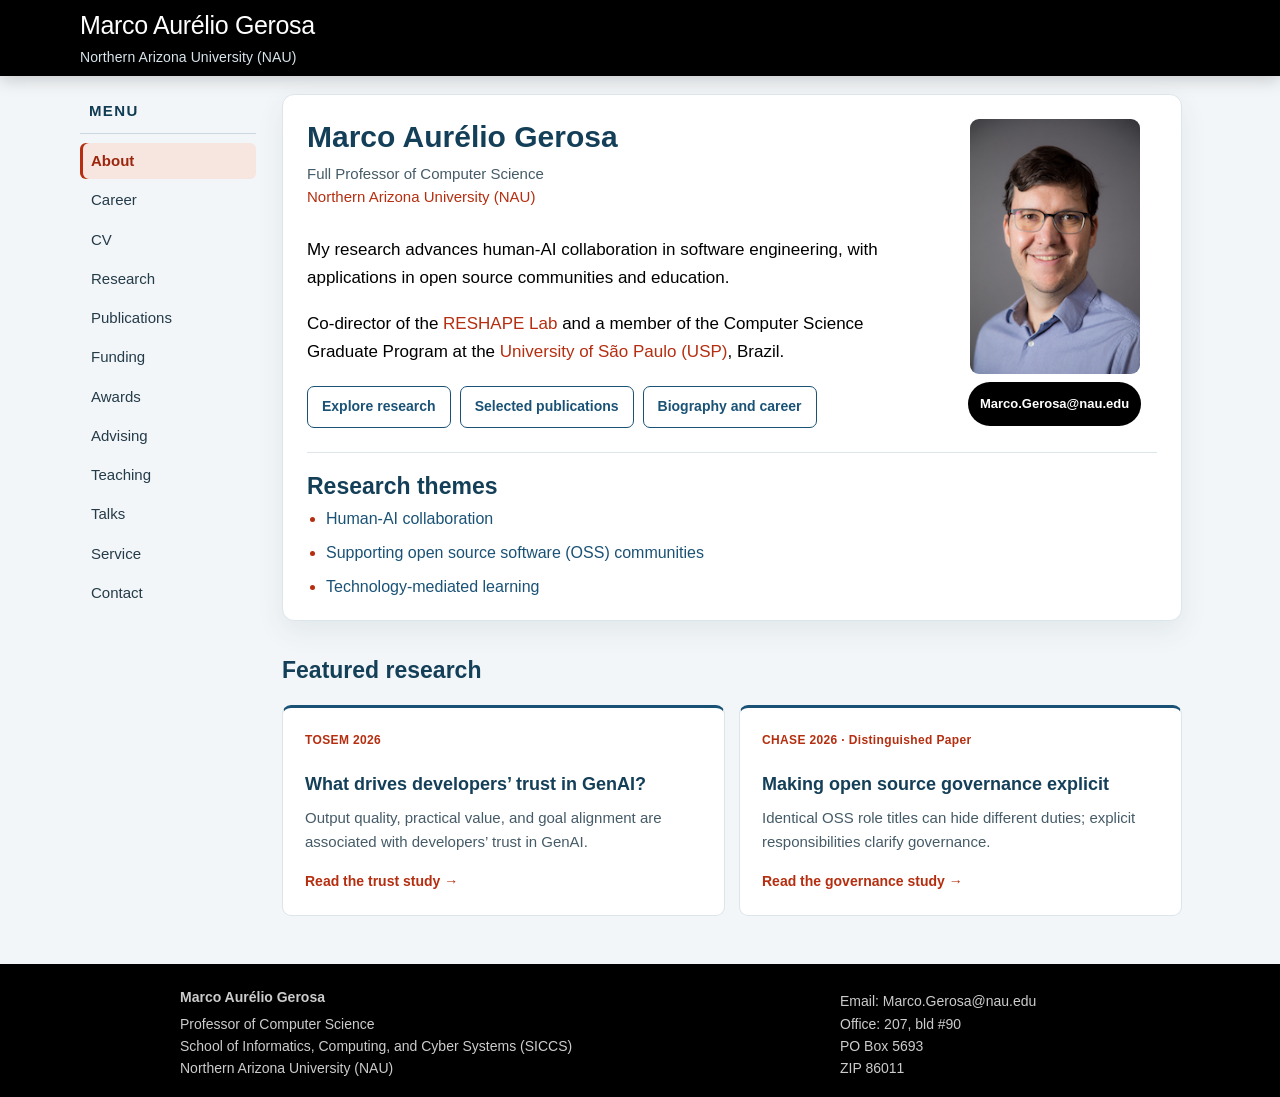
==== commit c1bd774d: "Publish October 2026 website updates" ====
--- a/index.html
+++ b/index.html
@@ -53,7 +53,7 @@
 				"Human aspects of software engineering",
 				"Open source software",
 				"Computer-supported cooperative work",
-				"Computer science and software engineering education"
+				"Technology-mediated learning"
 			],
 			"sameAs": [
 				"https://orcid.org/0000-0003-1399-7535",
@@ -66,7 +66,7 @@
 		}
 	}
 	</script>
-	<link href="style.css?v=20260911h" rel="stylesheet" type="text/css" />
+	<link href="style.css?v=20261002g" rel="stylesheet" type="text/css" />
 	<script src="scripts/syze.min.js"></script>
 	<script>
 		syze.sizes(480, 600, 768, 1024);
@@ -90,7 +90,7 @@
 				<div id="topbar">
 					<div id="sitename">
 						<div id="top-esq">
-							<a href="/">Marco Aurélio Gerosa
+							<a href="index.html">Marco Aurélio Gerosa
 							<br/>
 							<span class="subtitle">Northern Arizona University (NAU)</span></a>
 						</div>
@@ -112,7 +112,7 @@
 					</li>
 					<li>
 						<ul>
-						<li class="selected"><a aria-current="page" href="/">About</a></li>
+						<li class="selected"><a aria-current="page" href="index.html">About</a></li>
 						<li><a href="career.html">Career</a></li>
 						<li><a href="cv.html">CV</a></li>
 						<li><a href="research.html">Research</a></li>
@@ -156,18 +156,35 @@
 						<a class="home-email" href="mailto:Marco.Gerosa@nau.edu"><span>Marco.Gerosa<wbr />@nau.edu</span></a>
 					</div>
 					<div class="home-introduction">
-						<p class="home-lead">My research advances human-AI collaboration in software engineering, with applications in open source communities and computing education.</p>
-						<p>Co-director of the <a href="https://www.reshapelab.site/">RESHAPE Lab</a> and a member of the Computer Science Graduate Program at the <a href="https://www.ime.usp.br/en">University of São Paulo (USP)</a>, Brazil. <a href="career.html">Biography and career</a>.</p>
-						<div class="home-actions"><a class="page-button" href="research.html">Explore research</a><a class="page-button secondary" href="publications.html">Selected publications</a></div>
+						<p class="home-lead">My research advances human-AI collaboration in software engineering, with applications in open source communities and education.</p>
+						<p>Co-director of the <a href="https://www.reshapelab.site/">RESHAPE Lab</a> and a member of the Computer Science Graduate Program at the <a href="https://www.ime.usp.br/en">University of São Paulo (USP)</a>, Brazil.</p>
+						<div class="home-actions"><a class="page-button secondary" href="research.html">Explore research</a><a class="page-button secondary" href="publications.html">Selected publications</a><a class="page-button secondary" href="career.html">Biography and career</a></div>
 					</div>
 					<section class="home-research" aria-labelledby="research-interests-heading">
 						<h2 id="research-interests-heading">Research themes</h2>
 						<ul class="home-research-topics">
-							<li><a href="research.html#human-ai">Human-AI collaboration in software engineering</a></li>
-							<li><a href="research.html#oss-communities">Supporting Open Source Software (OSS) communities</a></li>
-							<li><a href="research.html#computing-education">Computer science and software engineering education</a></li>
+							<li><a href="research.html#human-ai">Human-AI collaboration</a></li>
+							<li><a href="research.html#oss-communities">Supporting open source software (OSS) communities</a></li>
+							<li><a href="research.html#computing-education">Technology-mediated learning</a></li>
 						</ul>
 					</section>
+				</section>
+				<section class="home-featured" aria-labelledby="featured-research-heading">
+					<h2 id="featured-research-heading">Featured research</h2>
+					<div class="home-featured-grid">
+						<article class="home-featured-card">
+							<span class="featured-venue">TOSEM 2026</span>
+							<h3>What drives developers’ trust in GenAI?</h3>
+							<p>Output quality, practical value, and goal alignment are associated with developers’ trust in GenAI.</p>
+							<a href="papers/TOSEM2026_TrustGen.pdf">Read the trust study <span aria-hidden="true">→</span></a>
+						</article>
+						<article class="home-featured-card">
+							<span class="featured-venue">CHASE 2026 · Distinguished Paper</span>
+							<h3>Making open source governance explicit</h3>
+							<p>Identical OSS role titles can hide different duties; explicit responsibilities clarify governance.</p>
+							<a href="papers/CHASE2026_Governance_Roles.pdf">Read the governance study <span aria-hidden="true">→</span></a>
+						</article>
+					</div>
 				</section>
 			</main>
 			<div class="clear"></div>
--- a/style.css
+++ b/style.css
@@ -1026,7 +1026,7 @@
 	margin: 0 0 7px;
 	padding: 0;
 	color: #1a5276;
-	font-size: 16px;
+	font-size: 15px;
 	line-height: 1.35;
 }
 
@@ -1038,7 +1038,8 @@
 	margin: 0;
 	padding: 7px 0;
 	border-top: 1px solid #edf1f3;
-	line-height: 1.35;
+	font-size: 14px;
+	line-height: 1.55;
 }
 
 .career-section .position:first-of-type {
@@ -1051,7 +1052,7 @@
 	border-radius: 12px;
 	background: #f0f3f5;
 	color: #56636b;
-	font-size: 12px;
+	font-size: 13px;
 	font-weight: bold;
 	white-space: nowrap;
 }
@@ -1188,6 +1189,13 @@
 	padding: 0;
 	color: #1a5276;
 	font-size: 13px;
+}
+
+.career-highlight-detail h3 a {
+	color: inherit;
+	text-decoration: underline;
+	text-decoration-thickness: 1px;
+	text-underline-offset: 0.18em;
 }
 
 #content .career-highlight-detail p {
@@ -1397,6 +1405,7 @@
 .service-hero::after,
 .teaching-hero::after {
 	position: absolute;
+	pointer-events: none;
 	top: -46px;
 	right: -32px;
 	width: 150px;
@@ -1878,6 +1887,7 @@
 
 .earlier-projects #lista {
 	display: grid;
+	font-size: 15px;
 	grid-template-columns: 1fr;
 	gap: 8px;
 	margin: 0;
@@ -2155,6 +2165,12 @@
 	color: var(--navy);
 }
 
+#content .career-bio > p:not(.career-keywords) {
+	font-size: 15px;
+	line-height: 1.6;
+	color: #455b67;
+}
+
 .career-keywords {
 	color: var(--muted);
 	font-size: 11px;
@@ -2581,6 +2597,31 @@
 	line-height: 1.4;
 }
 
+.publication-award {
+	display: inline-flex;
+	align-items: flex-start;
+	gap: 6px;
+	max-width: 100%;
+	box-sizing: border-box;
+	margin-top: 8px;
+	padding: 4px 8px;
+	border: 1px solid #e5d4a6;
+	border-radius: 6px;
+	background: #fff8e6;
+	color: #76520e;
+	font-size: 13px;
+	font-weight: bold;
+	line-height: 1.4;
+}
+
+.publication-award-icon {
+	flex: none;
+}
+
+.publication-award-label {
+	min-width: 0;
+}
+
 .publication-actions {
 	display: flex;
 	align-items: flex-start;
@@ -2589,6 +2630,7 @@
 
 .publication-action {
 	display: inline-block;
+	line-height: inherit;
 	min-width: 36px;
 	padding: 5px 7px;
 	border: 1px solid #cdd9df;
@@ -2817,6 +2859,7 @@
 .service-details summary {
 	padding: 11px 14px;
 	color: #1a5276;
+	font-size: 15px;
 	font-weight: bold;
 	cursor: pointer;
 }
@@ -2828,6 +2871,7 @@
 
 .service-details li {
 	padding: 3px 0;
+	font-size: 15px;
 	line-height: 1.45;
 }
 
@@ -4050,7 +4094,6 @@
 #content .award-honor-card p,
 #content .career-highlight-detail p,
 .awards-archive li,
-.position-period,
 .career-highlight-metric span,
 .career-highlight-metric small {
 	font-size: 14px;
@@ -4272,6 +4315,7 @@
 	padding: 0;
 	list-style: none;
 	border-top: 1px solid var(--line);
+	font-size: 15px;
 }
 
 .research-approach #lista2 li {
@@ -4588,7 +4632,17 @@
 	background: #fff;
 }
 #content .advising-prospective p { font-size: 15px; }
-.advising-current-person strong a { color: var(--navy); }
+.advising-current-person strong a,
+.advising-alumni-list strong a {
+	color: var(--navy);
+	text-decoration: underline;
+	text-decoration-thickness: 1px;
+	text-underline-offset: 0.18em;
+}
+.advising-current-person strong a:hover,
+.advising-current-person strong a:focus-visible,
+.advising-alumni-list strong a:hover,
+.advising-alumni-list strong a:focus-visible { color: var(--rust); }
 #content .advising-current-grid .advising-research-focus { margin: 8px 0 0; font-size: 14px; line-height: 1.5; color: #455b67; }
 .research-more {
 	margin-top: 14px;
@@ -4663,3 +4717,51 @@
 @media (prefers-reduced-motion: reduce) {
 	*, *::before, *::after { scroll-behavior: auto !important; transition: none !important; }
 }
+
+/* Shortcuts and supporting evidence for the October 2026 review. */
+.section-navigation {
+	display: flex;
+	flex-wrap: wrap;
+	gap: 8px;
+	margin: 20px 0 28px;
+}
+.section-navigation a {
+	padding: 8px 12px;
+	border: 1px solid var(--line);
+	border-radius: 6px;
+	color: var(--blue);
+	background: #fff;
+	font-size: 13px;
+	font-weight: bold;
+	line-height: 1.4;
+}
+.section-navigation a:hover,
+.section-navigation a:focus-visible { border-color: var(--blue); background: var(--soft-blue); }
+#content [id] { scroll-margin-top: 20px; }
+.resource-links { display: flex; flex-wrap: wrap; gap: 8px 16px; margin-top: 8px; }
+.resource-links a { font-size: 13px; font-weight: bold; text-decoration: underline; text-underline-offset: 3px; }
+.home-featured { margin-top: 30px; }
+#content .home-featured > h2 { margin: 0 0 16px; padding: 0; border: 0; color: var(--navy); font-size: 23px; }
+.home-featured-grid { display: grid; grid-template-columns: repeat(2, minmax(0, 1fr)); gap: 14px; }
+.home-featured-card {
+	display: flex;
+	flex-direction: column;
+	align-items: flex-start;
+	padding: 22px;
+	border: 1px solid var(--line);
+	border-top: 3px solid var(--blue);
+	border-radius: 9px;
+	background: #fff;
+}
+.featured-venue { color: var(--rust); font-size: 12px; font-weight: bold; letter-spacing: .03em; }
+#content .home-featured-card h3 { margin: 12px 0 8px; color: var(--navy); font-size: 18px; line-height: 1.4; }
+#content .home-featured-card p { margin: 0 0 16px; color: #455b67; font-size: 15px; line-height: 1.6; }
+.home-featured-card > a { margin-top: auto; font-size: 14px; font-weight: bold; }
+@media (min-width: 801px) {
+	#sidebar { position: sticky; top: 16px; max-height: calc(100vh - 32px); overflow-y: auto; }
+}
+@media (max-width: 800px) {
+	.home-featured-grid { grid-template-columns: 1fr; }
+	.home-featured-card { padding: 18px; }
+	.section-navigation { margin: 16px 0 24px; }
+}
